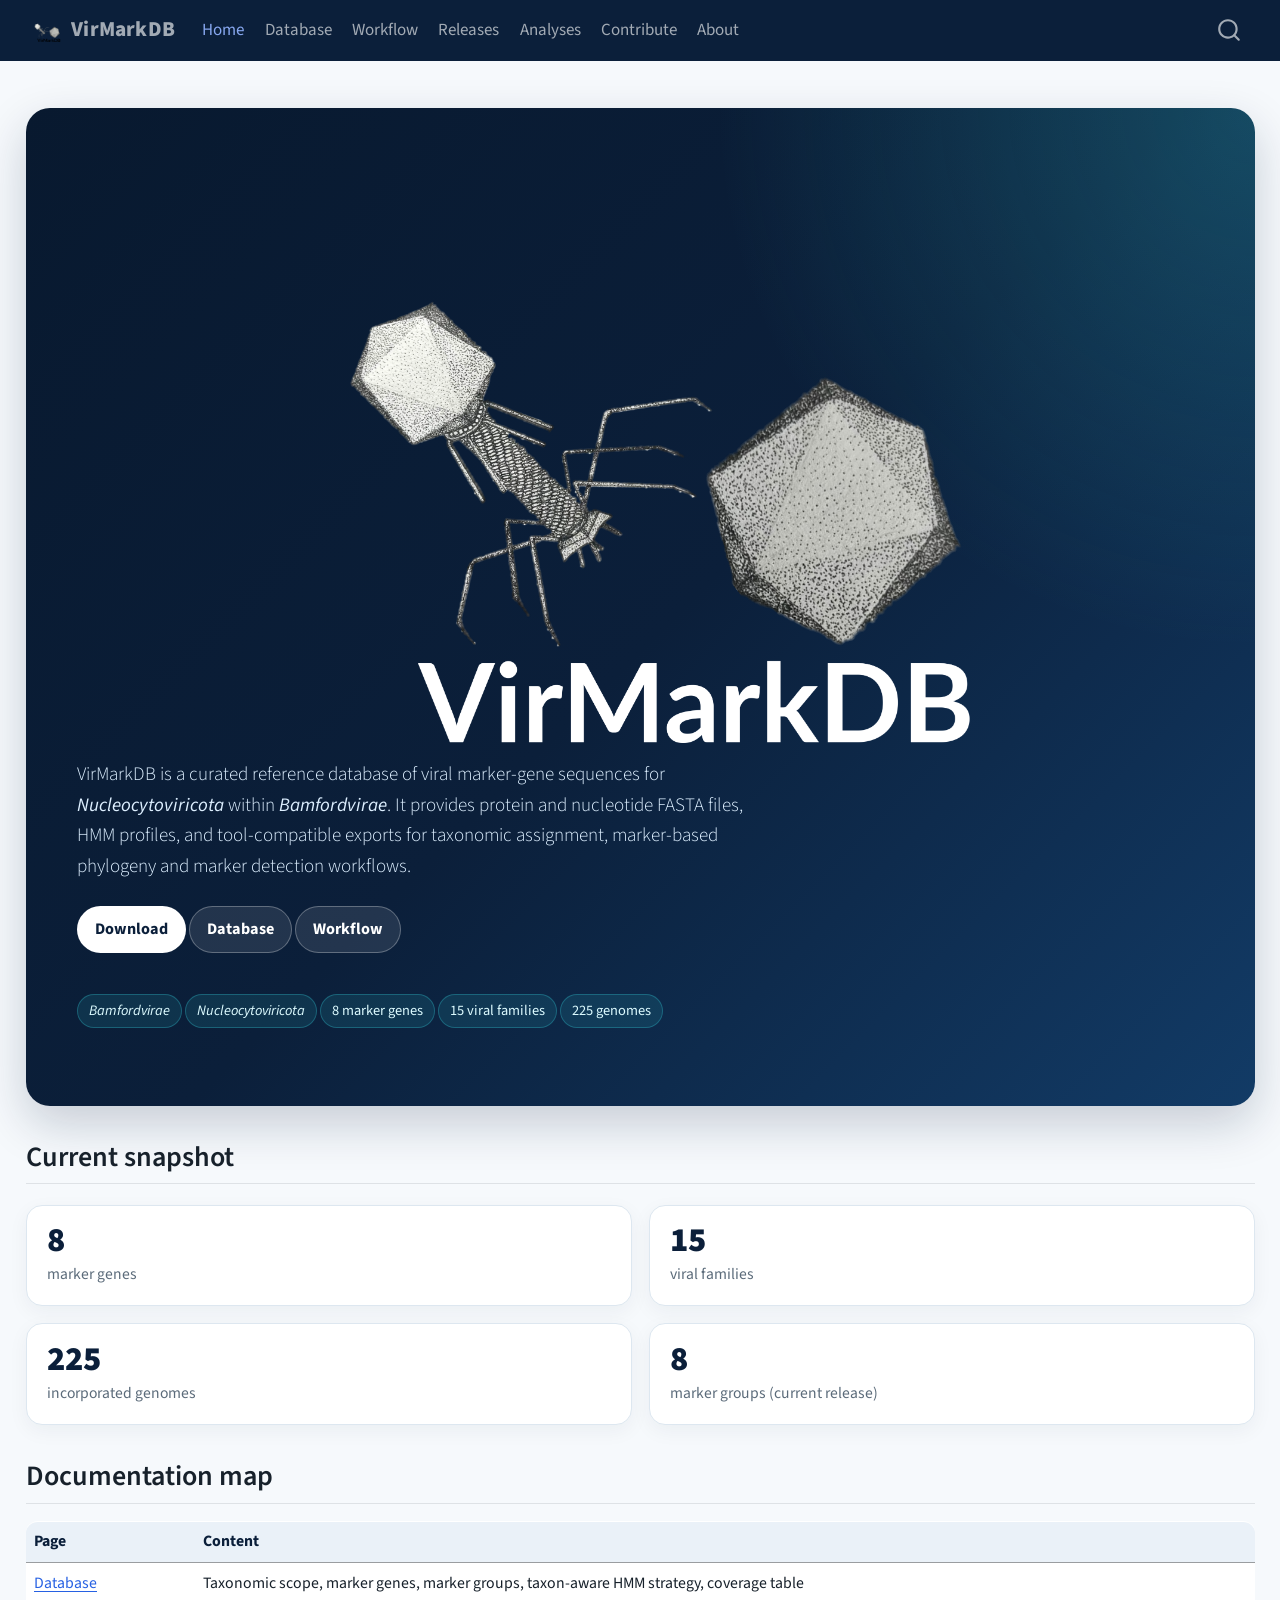
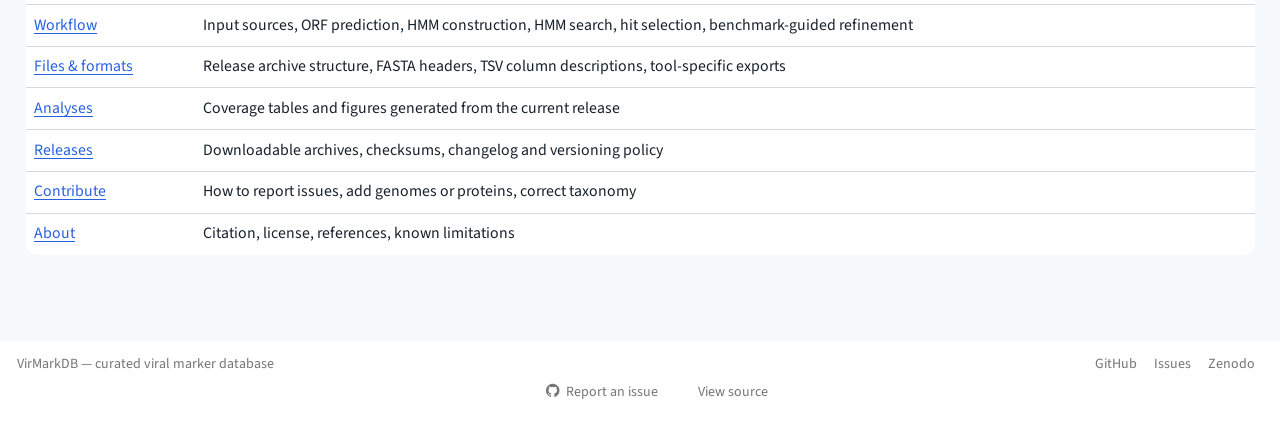
==== docs/index.html @ b0e45773 "Initial comit of webpage" ====
<!DOCTYPE html>
<html xmlns="http://www.w3.org/1999/xhtml" lang="en" xml:lang="en"><head>

<meta charset="utf-8">
<meta name="generator" content="quarto-1.9.37">

<meta name="viewport" content="width=device-width, initial-scale=1.0, user-scalable=yes">

<meta name="description" content="Reference database of viral marker-gene sequences">

<title>VirMarkDB</title>
<style>
/* Default styles provided by pandoc.
** See https://pandoc.org/MANUAL.html#variables-for-html for config info.
*/
code{white-space: pre-wrap;}
span.smallcaps{font-variant: small-caps;}
div.columns{display: flex; gap: min(4vw, 1.5em);}
div.column{flex: auto; overflow-x: auto;}
div.hanging-indent{margin-left: 1.5em; text-indent: -1.5em;}
ul.task-list{list-style: none;}
ul.task-list li input[type="checkbox"] {
  width: 0.8em;
  margin: 0 0.8em 0.2em -1em; /* quarto-specific, see https://github.com/quarto-dev/quarto-cli/issues/4556 */ 
  vertical-align: middle;
}
</style>


<script src="site_libs/quarto-nav/quarto-nav.js"></script>
<script src="site_libs/clipboard/clipboard.min.js"></script>
<script src="site_libs/quarto-search/autocomplete.umd.js"></script>
<script src="site_libs/quarto-search/fuse.min.js"></script>
<script src="site_libs/quarto-search/quarto-search.js"></script>
<meta name="quarto:offset" content="./">
<link href="./assets/logo_virmark.png" rel="icon" type="image/png">
<script src="site_libs/quarto-html/quarto.js" type="module"></script>
<script src="site_libs/quarto-html/tabsets/tabsets.js" type="module"></script>
<script src="site_libs/quarto-html/popper.min.js"></script>
<script src="site_libs/quarto-html/tippy.umd.min.js"></script>
<script src="site_libs/quarto-html/anchor.min.js"></script>
<link href="site_libs/quarto-html/tippy.css" rel="stylesheet">
<link href="site_libs/quarto-html/quarto-syntax-highlighting-7f8f88aac4f3542376d5c11b86a4c14d.css" rel="stylesheet" id="quarto-text-highlighting-styles">
<script src="site_libs/bootstrap/bootstrap.min.js"></script>
<link href="site_libs/bootstrap/bootstrap-icons.css" rel="stylesheet">
<link href="site_libs/bootstrap/bootstrap-eff121a762c697475e472cfdbd1b0bc0.min.css" rel="stylesheet" append-hash="true" id="quarto-bootstrap" data-mode="light">
<script id="quarto-search-options" type="application/json">{
  "location": "navbar",
  "copy-button": false,
  "collapse-after": 3,
  "panel-placement": "end",
  "type": "overlay",
  "limit": 50,
  "keyboard-shortcut": [
    "f",
    "/",
    "s"
  ],
  "language": {
    "search-no-results-text": "No results",
    "search-matching-documents-text": "matching documents",
    "search-copy-link-title": "Copy link to search",
    "search-hide-matches-text": "Hide additional matches",
    "search-more-match-text": "more match in this document",
    "search-more-matches-text": "more matches in this document",
    "search-clear-button-title": "Clear",
    "search-text-placeholder": "",
    "search-detached-cancel-button-title": "Cancel",
    "search-submit-button-title": "Submit",
    "search-label": "Search"
  }
}</script>
<style>html{ scroll-behavior: smooth; }</style>


<link rel="stylesheet" href="styles.css">
</head>

<body class="floating nav-fixed quarto-light">

<div id="quarto-search-results"></div>
  <header id="quarto-header" class="headroom fixed-top">
    <nav class="navbar navbar-expand-lg " data-bs-theme="dark">
      <div class="navbar-container container-fluid">
      <div class="navbar-brand-container mx-auto">
    <a href="./index.html" class="navbar-brand navbar-brand-logo">
    <img src="./assets/logo_virmark.png" alt="VirMarkDB logo" class="navbar-logo light-content">
    <img src="./assets/logo_virmark.png" alt="VirMarkDB logo" class="navbar-logo dark-content">
    </a>
    <a class="navbar-brand" href="./index.html">
    <span class="navbar-title">VirMarkDB</span>
    </a>
  </div>
            <div id="quarto-search" class="" title="Search"></div>
          <button class="navbar-toggler" type="button" data-bs-toggle="collapse" data-bs-target="#navbarCollapse" aria-controls="navbarCollapse" role="menu" aria-expanded="false" aria-label="Toggle navigation" onclick="if (window.quartoToggleHeadroom) { window.quartoToggleHeadroom(); }">
  <span class="navbar-toggler-icon"></span>
</button>
          <div class="collapse navbar-collapse" id="navbarCollapse">
            <ul class="navbar-nav navbar-nav-scroll me-auto">
  <li class="nav-item">
    <a class="nav-link active" href="./index.html" aria-current="page"> 
<span class="menu-text">Home</span></a>
  </li>  
  <li class="nav-item">
    <a class="nav-link" href="./database.html"> 
<span class="menu-text">Database</span></a>
  </li>  
  <li class="nav-item">
    <a class="nav-link" href="./workflow.html"> 
<span class="menu-text">Workflow</span></a>
  </li>  
  <li class="nav-item">
    <a class="nav-link" href="./releases.html"> 
<span class="menu-text">Releases</span></a>
  </li>  
  <li class="nav-item">
    <a class="nav-link" href="./analysis.html"> 
<span class="menu-text">Analyses</span></a>
  </li>  
  <li class="nav-item">
    <a class="nav-link" href="./contribute.html"> 
<span class="menu-text">Contribute</span></a>
  </li>  
  <li class="nav-item">
    <a class="nav-link" href="./about.html"> 
<span class="menu-text">About</span></a>
  </li>  
</ul>
          </div> <!-- /navcollapse -->
            <div class="quarto-navbar-tools">
</div>
      </div> <!-- /container-fluid -->
    </nav>
</header>
<!-- content -->
<div id="quarto-content" class="quarto-container page-columns page-rows-contents page-layout-full page-navbar">
<!-- sidebar -->
  
<div id="quarto-sidebar-glass" class="quarto-sidebar-collapse-item" data-bs-toggle="collapse" data-bs-target=".quarto-sidebar-collapse-item"></div>
<!-- margin-sidebar -->
    
<!-- main -->
<main class="content column-page" id="quarto-document-content"><header id="title-block-header" class="quarto-title-block"></header>




<div class="hero">
<div class="hero-logo">
<p><img src="assets/logo_virmark_blank.png" class="img-fluid" width="800"></p>
</div>
<p class="lead">
VirMarkDB is a curated reference database of viral marker-gene sequences for <strong><em>Nucleocytoviricota</em></strong> within <strong><em>Bamfordvirae</em></strong>. It provides protein and nucleotide FASTA files, HMM profiles, and tool-compatible exports for taxonomic assignment, marker-based phylogeny and marker detection workflows.
</p>
<div class="hero-actions">
<p><a class="btn-vm primary" href="releases.html">Download</a> <a class="btn-vm secondary" href="database.html">Database</a> <a class="btn-vm secondary" href="workflow.html">Workflow</a></p>
</div>
<div class="badge-row">
<p><span class="vm-badge"><em>Bamfordvirae</em></span> <span class="vm-badge"><em>Nucleocytoviricota</em></span> <span class="vm-badge">8 marker genes</span> <span class="vm-badge">15 viral families</span> <span class="vm-badge">225 genomes</span></p>
</div>
</div>
<section id="current-snapshot" class="level2">
<h2 class="anchored" data-anchor-id="current-snapshot">Current snapshot</h2>
<div class="card-grid">
<div class="vm-card">
<div class="metric">
8
</div>
<div class="metric-label">
marker genes
</div>
</div>
<div class="vm-card">
<div class="metric">
15
</div>
<div class="metric-label">
viral families
</div>
</div>
<div class="vm-card">
<div class="metric">
225
</div>
<div class="metric-label">
incorporated genomes
</div>
</div>
<div class="vm-card">
<div class="metric">
8
</div>
<div class="metric-label">
marker groups (current release)
</div>
</div>
</div>
</section>
<section id="documentation-map" class="level2">
<h2 class="anchored" data-anchor-id="documentation-map">Documentation map</h2>
<table class="caption-top table">
<thead>
<tr class="header">
<th>Page</th>
<th>Content</th>
</tr>
</thead>
<tbody>
<tr class="odd">
<td><a href="./database.html">Database</a></td>
<td>Taxonomic scope, marker genes, marker groups, taxon-aware HMM strategy, coverage table</td>
</tr>
<tr class="even">
<td><a href="./workflow.html">Workflow</a></td>
<td>Input sources, ORF prediction, HMM construction, HMM search, hit selection, benchmark-guided refinement</td>
</tr>
<tr class="odd">
<td><a href="./files-formats.html">Files &amp; formats</a></td>
<td>Release archive structure, FASTA headers, TSV column descriptions, tool-specific exports</td>
</tr>
<tr class="even">
<td><a href="./analysis.html">Analyses</a></td>
<td>Coverage tables and figures generated from the current release</td>
</tr>
<tr class="odd">
<td><a href="./releases.html">Releases</a></td>
<td>Downloadable archives, checksums, changelog and versioning policy</td>
</tr>
<tr class="even">
<td><a href="./contribute.html">Contribute</a></td>
<td>How to report issues, add genomes or proteins, correct taxonomy</td>
</tr>
<tr class="odd">
<td><a href="./about.html">About</a></td>
<td>Citation, license, references, known limitations</td>
</tr>
</tbody>
</table>


</section>

<a onclick="window.scrollTo(0, 0); return false;" role="button" id="quarto-back-to-top"><i class="bi bi-arrow-up"></i> Back to top</a></main> <!-- /main -->
<script id="quarto-html-after-body" type="application/javascript">
  window.document.addEventListener("DOMContentLoaded", function (event) {
    const icon = "";
    const anchorJS = new window.AnchorJS();
    anchorJS.options = {
      placement: 'right',
      icon: icon
    };
    anchorJS.add('.anchored');
    const isCodeAnnotation = (el) => {
      for (const clz of el.classList) {
        if (clz.startsWith('code-annotation-')) {                     
          return true;
        }
      }
      return false;
    }
    const onCopySuccess = function(e) {
      // button target
      const button = e.trigger;
      // don't keep focus
      button.blur();
      // flash "checked"
      button.classList.add('code-copy-button-checked');
      var currentTitle = button.getAttribute("title");
      button.setAttribute("title", "Copied!");
      let tooltip;
      if (window.bootstrap) {
        button.setAttribute("data-bs-toggle", "tooltip");
        button.setAttribute("data-bs-placement", "left");
        button.setAttribute("data-bs-title", "Copied!");
        tooltip = new bootstrap.Tooltip(button, 
          { trigger: "manual", 
            customClass: "code-copy-button-tooltip",
            offset: [0, -8]});
        tooltip.show();    
      }
      setTimeout(function() {
        if (tooltip) {
          tooltip.hide();
          button.removeAttribute("data-bs-title");
          button.removeAttribute("data-bs-toggle");
          button.removeAttribute("data-bs-placement");
        }
        button.setAttribute("title", currentTitle);
        button.classList.remove('code-copy-button-checked');
      }, 1000);
      // clear code selection
      e.clearSelection();
    }
    const getTextToCopy = function(trigger) {
      const outerScaffold = trigger.parentElement.cloneNode(true);
      const codeEl = outerScaffold.querySelector('code');
      for (const childEl of codeEl.children) {
        if (isCodeAnnotation(childEl)) {
          childEl.remove();
        }
      }
      return codeEl.innerText;
    }
    const clipboard = new window.ClipboardJS('.code-copy-button:not([data-in-quarto-modal])', {
      text: getTextToCopy
    });
    clipboard.on('success', onCopySuccess);
    if (window.document.getElementById('quarto-embedded-source-code-modal')) {
      const clipboardModal = new window.ClipboardJS('.code-copy-button[data-in-quarto-modal]', {
        text: getTextToCopy,
        container: window.document.getElementById('quarto-embedded-source-code-modal')
      });
      clipboardModal.on('success', onCopySuccess);
    }
      var localhostRegex = new RegExp(/^(?:http|https):\/\/localhost\:?[0-9]*\//);
      var mailtoRegex = new RegExp(/^mailto:/);
        var filterRegex = new RegExp("https:\/\/Est-oup\.github\.io\/VirMarkDB\/");
      var isInternal = (href) => {
          return filterRegex.test(href) || localhostRegex.test(href) || mailtoRegex.test(href);
      }
      // Inspect non-navigation links and adorn them if external
     var links = window.document.querySelectorAll('a[href]:not(.nav-link):not(.navbar-brand):not(.toc-action):not(.sidebar-link):not(.sidebar-item-toggle):not(.pagination-link):not(.no-external):not([aria-hidden]):not(.dropdown-item):not(.quarto-navigation-tool):not(.about-link)');
      for (var i=0; i<links.length; i++) {
        const link = links[i];
        if (!isInternal(link.href)) {
          // undo the damage that might have been done by quarto-nav.js in the case of
          // links that we want to consider external
          if (link.dataset.originalHref !== undefined) {
            link.href = link.dataset.originalHref;
          }
            // target, if specified
            link.setAttribute("target", "_blank");
            if (link.getAttribute("rel") === null) {
              link.setAttribute("rel", "noopener");
            }
        }
      }
    function tippyHover(el, contentFn, onTriggerFn, onUntriggerFn) {
      const config = {
        allowHTML: true,
        maxWidth: 500,
        delay: 100,
        arrow: false,
        appendTo: function(el) {
            return el.parentElement;
        },
        interactive: true,
        interactiveBorder: 10,
        theme: 'quarto',
        placement: 'bottom-start',
      };
      if (contentFn) {
        config.content = contentFn;
      }
      if (onTriggerFn) {
        config.onTrigger = onTriggerFn;
      }
      if (onUntriggerFn) {
        config.onUntrigger = onUntriggerFn;
      }
      window.tippy(el, config); 
    }
    const noterefs = window.document.querySelectorAll('a[role="doc-noteref"]');
    for (var i=0; i<noterefs.length; i++) {
      const ref = noterefs[i];
      tippyHover(ref, function() {
        // use id or data attribute instead here
        let href = ref.getAttribute('data-footnote-href') || ref.getAttribute('href');
        try { href = new URL(href).hash; } catch {}
        const id = href.replace(/^#\/?/, "");
        const note = window.document.getElementById(id);
        if (note) {
          return note.innerHTML;
        } else {
          return "";
        }
      });
    }
    const xrefs = window.document.querySelectorAll('a.quarto-xref');
    const processXRef = (id, note) => {
      // Strip column container classes
      const stripColumnClz = (el) => {
        el.classList.remove("page-full", "page-columns");
        if (el.children) {
          for (const child of el.children) {
            stripColumnClz(child);
          }
        }
      }
      stripColumnClz(note)
      if (id === null || id.startsWith('sec-')) {
        // Special case sections, only their first couple elements
        const container = document.createElement("div");
        if (note.children && note.children.length > 2) {
          container.appendChild(note.children[0].cloneNode(true));
          for (let i = 1; i < note.children.length; i++) {
            const child = note.children[i];
            if (child.tagName === "P" && child.innerText === "") {
              continue;
            } else {
              container.appendChild(child.cloneNode(true));
              break;
            }
          }
          if (window.Quarto?.typesetMath) {
            window.Quarto.typesetMath(container);
          }
          return container.innerHTML
        } else {
          if (window.Quarto?.typesetMath) {
            window.Quarto.typesetMath(note);
          }
          return note.innerHTML;
        }
      } else {
        // Remove any anchor links if they are present
        const anchorLink = note.querySelector('a.anchorjs-link');
        if (anchorLink) {
          anchorLink.remove();
        }
        if (window.Quarto?.typesetMath) {
          window.Quarto.typesetMath(note);
        }
        if (note.classList.contains("callout")) {
          return note.outerHTML;
        } else {
          return note.innerHTML;
        }
      }
    }
    for (var i=0; i<xrefs.length; i++) {
      const xref = xrefs[i];
      tippyHover(xref, undefined, function(instance) {
        instance.disable();
        let url = xref.getAttribute('href');
        let hash = undefined; 
        if (url.startsWith('#')) {
          hash = url;
        } else {
          try { hash = new URL(url).hash; } catch {}
        }
        if (hash) {
          const id = hash.replace(/^#\/?/, "");
          const note = window.document.getElementById(id);
          if (note !== null) {
            try {
              const html = processXRef(id, note.cloneNode(true));
              instance.setContent(html);
            } finally {
              instance.enable();
              instance.show();
            }
          } else {
            // See if we can fetch this
            fetch(url.split('#')[0])
            .then(res => res.text())
            .then(html => {
              const parser = new DOMParser();
              const htmlDoc = parser.parseFromString(html, "text/html");
              const note = htmlDoc.getElementById(id);
              if (note !== null) {
                const html = processXRef(id, note);
                instance.setContent(html);
              } 
            }).finally(() => {
              instance.enable();
              instance.show();
            });
          }
        } else {
          // See if we can fetch a full url (with no hash to target)
          // This is a special case and we should probably do some content thinning / targeting
          fetch(url)
          .then(res => res.text())
          .then(html => {
            const parser = new DOMParser();
            const htmlDoc = parser.parseFromString(html, "text/html");
            const note = htmlDoc.querySelector('main.content');
            if (note !== null) {
              // This should only happen for chapter cross references
              // (since there is no id in the URL)
              // remove the first header
              if (note.children.length > 0 && note.children[0].tagName === "HEADER") {
                note.children[0].remove();
              }
              const html = processXRef(null, note);
              instance.setContent(html);
            } 
          }).finally(() => {
            instance.enable();
            instance.show();
          });
        }
      }, function(instance) {
      });
    }
        let selectedAnnoteEl;
        const selectorForAnnotation = ( cell, annotation) => {
          let cellAttr = 'data-code-cell="' + cell + '"';
          let lineAttr = 'data-code-annotation="' +  annotation + '"';
          const selector = 'span[' + cellAttr + '][' + lineAttr + ']';
          return selector;
        }
        const selectCodeLines = (annoteEl) => {
          const doc = window.document;
          const targetCell = annoteEl.getAttribute("data-target-cell");
          const targetAnnotation = annoteEl.getAttribute("data-target-annotation");
          const annoteSpan = window.document.querySelector(selectorForAnnotation(targetCell, targetAnnotation));
          const lines = annoteSpan.getAttribute("data-code-lines").split(",");
          const lineIds = lines.map((line) => {
            return targetCell + "-" + line;
          })
          let top = null;
          let height = null;
          let parent = null;
          if (lineIds.length > 0) {
              //compute the position of the single el (top and bottom and make a div)
              const el = window.document.getElementById(lineIds[0]);
              top = el.offsetTop;
              height = el.offsetHeight;
              parent = el.parentElement.parentElement;
            if (lineIds.length > 1) {
              const lastEl = window.document.getElementById(lineIds[lineIds.length - 1]);
              const bottom = lastEl.offsetTop + lastEl.offsetHeight;
              height = bottom - top;
            }
            if (top !== null && height !== null && parent !== null) {
              // cook up a div (if necessary) and position it 
              let div = window.document.getElementById("code-annotation-line-highlight");
              if (div === null) {
                div = window.document.createElement("div");
                div.setAttribute("id", "code-annotation-line-highlight");
                div.style.position = 'absolute';
                parent.appendChild(div);
              }
              div.style.top = top - 2 + "px";
              div.style.height = height + 4 + "px";
              div.style.left = 0;
              let gutterDiv = window.document.getElementById("code-annotation-line-highlight-gutter");
              if (gutterDiv === null) {
                gutterDiv = window.document.createElement("div");
                gutterDiv.setAttribute("id", "code-annotation-line-highlight-gutter");
                gutterDiv.style.position = 'absolute';
                const codeCell = window.document.getElementById(targetCell);
                const gutter = codeCell.querySelector('.code-annotation-gutter');
                gutter.appendChild(gutterDiv);
              }
              gutterDiv.style.top = top - 2 + "px";
              gutterDiv.style.height = height + 4 + "px";
            }
            selectedAnnoteEl = annoteEl;
          }
        };
        const unselectCodeLines = () => {
          const elementsIds = ["code-annotation-line-highlight", "code-annotation-line-highlight-gutter"];
          elementsIds.forEach((elId) => {
            const div = window.document.getElementById(elId);
            if (div) {
              div.remove();
            }
          });
          selectedAnnoteEl = undefined;
        };
          // Handle positioning of the toggle
      window.addEventListener(
        "resize",
        throttle(() => {
          elRect = undefined;
          if (selectedAnnoteEl) {
            selectCodeLines(selectedAnnoteEl);
          }
        }, 10)
      );
      function throttle(fn, ms) {
      let throttle = false;
      let timer;
        return (...args) => {
          if(!throttle) { // first call gets through
              fn.apply(this, args);
              throttle = true;
          } else { // all the others get throttled
              if(timer) clearTimeout(timer); // cancel #2
              timer = setTimeout(() => {
                fn.apply(this, args);
                timer = throttle = false;
              }, ms);
          }
        };
      }
        // Attach click handler to the DT
        const annoteDls = window.document.querySelectorAll('dt[data-target-cell]');
        for (const annoteDlNode of annoteDls) {
          annoteDlNode.addEventListener('click', (event) => {
            const clickedEl = event.target;
            if (clickedEl !== selectedAnnoteEl) {
              unselectCodeLines();
              const activeEl = window.document.querySelector('dt[data-target-cell].code-annotation-active');
              if (activeEl) {
                activeEl.classList.remove('code-annotation-active');
              }
              selectCodeLines(clickedEl);
              clickedEl.classList.add('code-annotation-active');
            } else {
              // Unselect the line
              unselectCodeLines();
              clickedEl.classList.remove('code-annotation-active');
            }
          });
        }
    const findCites = (el) => {
      const parentEl = el.parentElement;
      if (parentEl) {
        const cites = parentEl.dataset.cites;
        if (cites) {
          return {
            el,
            cites: cites.split(' ')
          };
        } else {
          return findCites(el.parentElement)
        }
      } else {
        return undefined;
      }
    };
    var bibliorefs = window.document.querySelectorAll('a[role="doc-biblioref"]');
    for (var i=0; i<bibliorefs.length; i++) {
      const ref = bibliorefs[i];
      const citeInfo = findCites(ref);
      if (citeInfo) {
        tippyHover(citeInfo.el, function() {
          var popup = window.document.createElement('div');
          citeInfo.cites.forEach(function(cite) {
            var citeDiv = window.document.createElement('div');
            citeDiv.classList.add('hanging-indent');
            citeDiv.classList.add('csl-entry');
            var biblioDiv = window.document.getElementById('ref-' + cite);
            if (biblioDiv) {
              citeDiv.innerHTML = biblioDiv.innerHTML;
            }
            popup.appendChild(citeDiv);
          });
          return popup.innerHTML;
        });
      }
    }
  });
  </script>
</div> <!-- /content -->
<footer class="footer">
  <div class="nav-footer">
    <div class="nav-footer-left">
<p>VirMarkDB — curated viral marker database</p>
</div>   
    <div class="nav-footer-center">
      &nbsp;
    <div class="toc-actions"><ul><li><a href="https://github.com/Est-oup/VirMarkDB/issues/new" class="toc-action"><i class="bi bi-github"></i>Report an issue</a></li><li><a href="https://github.com/Est-oup/VirMarkDB/blob/main/index.qmd" class="toc-action"><i class="bi empty"></i>View source</a></li></ul></div></div>
    <div class="nav-footer-right">
      <ul class="footer-items list-unstyled">
    <li class="nav-item">
    <a class="nav-link" href="https://github.com/Est-oup/VirMarkDB">
<p>GitHub</p>
</a>
  </li>  
    <li class="nav-item">
    <a class="nav-link" href="https://github.com/Est-oup/VirMarkDB/issues">
<p>Issues</p>
</a>
  </li>  
    <li class="nav-item">
    <a class="nav-link" href="https://zenodo.org/">
<p>Zenodo</p>
</a>
  </li>  
</ul>
    </div>
  </div>
</footer>




<script src="site_libs/quarto-html/zenscroll-min.js"></script>
</body></html>
---- docs/site_libs/quarto-html/tippy.css ----
.tippy-box[data-animation=fade][data-state=hidden]{opacity:0}[data-tippy-root]{max-width:calc(100vw - 10px)}.tippy-box{position:relative;background-color:#333;color:#fff;border-radius:4px;font-size:14px;line-height:1.4;white-space:normal;outline:0;transition-property:transform,visibility,opacity}.tippy-box[data-placement^=top]>.tippy-arrow{bottom:0}.tippy-box[data-placement^=top]>.tippy-arrow:before{bottom:-7px;left:0;border-width:8px 8px 0;border-top-color:initial;transform-origin:center top}.tippy-box[data-placement^=bottom]>.tippy-arrow{top:0}.tippy-box[data-placement^=bottom]>.tippy-arrow:before{top:-7px;left:0;border-width:0 8px 8px;border-bottom-color:initial;transform-origin:center bottom}.tippy-box[data-placement^=left]>.tippy-arrow{right:0}.tippy-box[data-placement^=left]>.tippy-arrow:before{border-width:8px 0 8px 8px;border-left-color:initial;right:-7px;transform-origin:center left}.tippy-box[data-placement^=right]>.tippy-arrow{left:0}.tippy-box[data-placement^=right]>.tippy-arrow:before{left:-7px;border-width:8px 8px 8px 0;border-right-color:initial;transform-origin:center right}.tippy-box[data-inertia][data-state=visible]{transition-timing-function:cubic-bezier(.54,1.5,.38,1.11)}.tippy-arrow{width:16px;height:16px;color:#333}.tippy-arrow:before{content:"";position:absolute;border-color:transparent;border-style:solid}.tippy-content{position:relative;padding:5px 9px;z-index:1}
---- docs/site_libs/quarto-html/quarto-syntax-highlighting-7f8f88aac4f3542376d5c11b86a4c14d.css ----
/* quarto syntax highlight colors */
:root {
  --quarto-hl-ot-color: #003B4F;
  --quarto-hl-at-color: #657422;
  --quarto-hl-ss-color: #20794D;
  --quarto-hl-an-color: #5E5E5E;
  --quarto-hl-fu-color: #4758AB;
  --quarto-hl-st-color: #20794D;
  --quarto-hl-cf-color: #003B4F;
  --quarto-hl-op-color: #5E5E5E;
  --quarto-hl-er-color: #AD0000;
  --quarto-hl-bn-color: #AD0000;
  --quarto-hl-al-color: #AD0000;
  --quarto-hl-va-color: #111111;
  --quarto-hl-bu-color: inherit;
  --quarto-hl-ex-color: inherit;
  --quarto-hl-pp-color: #AD0000;
  --quarto-hl-in-color: #5E5E5E;
  --quarto-hl-vs-color: #20794D;
  --quarto-hl-wa-color: #5E5E5E;
  --quarto-hl-do-color: #5E5E5E;
  --quarto-hl-im-color: #00769E;
  --quarto-hl-ch-color: #20794D;
  --quarto-hl-dt-color: #AD0000;
  --quarto-hl-fl-color: #AD0000;
  --quarto-hl-co-color: #5E5E5E;
  --quarto-hl-cv-color: #5E5E5E;
  --quarto-hl-cn-color: #8f5902;
  --quarto-hl-sc-color: #5E5E5E;
  --quarto-hl-dv-color: #AD0000;
  --quarto-hl-kw-color: #003B4F;
}

/* other quarto variables */
:root {
  --quarto-font-monospace: SFMono-Regular, Menlo, Monaco, Consolas, "Liberation Mono", "Courier New", monospace;
}

/* syntax highlight based on Pandoc's rules */
pre > code.sourceCode > span {
  color: #003B4F;
}

code.sourceCode > span {
  color: #003B4F;
}

div.sourceCode,
div.sourceCode pre.sourceCode {
  color: #003B4F;
}

/* Normal */
code span {
  color: #003B4F;
}

/* Alert */
code span.al {
  color: #AD0000;
  font-style: inherit;
}

/* Annotation */
code span.an {
  color: #5E5E5E;
  font-style: inherit;
}

/* Attribute */
code span.at {
  color: #657422;
  font-style: inherit;
}

/* BaseN */
code span.bn {
  color: #AD0000;
  font-style: inherit;
}

/* BuiltIn */
code span.bu {
  font-style: inherit;
}

/* ControlFlow */
code span.cf {
  color: #003B4F;
  font-weight: bold;
  font-style: inherit;
}

/* Char */
code span.ch {
  color: #20794D;
  font-style: inherit;
}

/* Constant */
code span.cn {
  color: #8f5902;
  font-style: inherit;
}

/* Comment */
code span.co {
  color: #5E5E5E;
  font-style: inherit;
}

/* CommentVar */
code span.cv {
  color: #5E5E5E;
  font-style: italic;
}

/* Documentation */
code span.do {
  color: #5E5E5E;
  font-style: italic;
}

/* DataType */
code span.dt {
  color: #AD0000;
  font-style: inherit;
}

/* DecVal */
code span.dv {
  color: #AD0000;
  font-style: inherit;
}

/* Error */
code span.er {
  color: #AD0000;
  font-style: inherit;
}

/* Extension */
code span.ex {
  font-style: inherit;
}

/* Float */
code span.fl {
  color: #AD0000;
  font-style: inherit;
}

/* Function */
code span.fu {
  color: #4758AB;
  font-style: inherit;
}

/* Import */
code span.im {
  color: #00769E;
  font-style: inherit;
}

/* Information */
code span.in {
  color: #5E5E5E;
  font-style: inherit;
}

/* Keyword */
code span.kw {
  color: #003B4F;
  font-weight: bold;
  font-style: inherit;
}

/* Operator */
code span.op {
  color: #5E5E5E;
  font-style: inherit;
}

/* Other */
code span.ot {
  color: #003B4F;
  font-style: inherit;
}

/* Preprocessor */
code span.pp {
  color: #AD0000;
  font-style: inherit;
}

/* SpecialChar */
code span.sc {
  color: #5E5E5E;
  font-style: inherit;
}

/* SpecialString */
code span.ss {
  color: #20794D;
  font-style: inherit;
}

/* String */
code span.st {
  color: #20794D;
  font-style: inherit;
}

/* Variable */
code span.va {
  color: #111111;
  font-style: inherit;
}

/* VerbatimString */
code span.vs {
  color: #20794D;
  font-style: inherit;
}

/* Warning */
code span.wa {
  color: #5E5E5E;
  font-style: italic;
}

.prevent-inlining {
  content: "</";
}

/*# sourceMappingURL=789ad8cd35626ba772517505b42a116e.css.map */
---- docs/styles.css ----
/* VirMarkDB custom style */

:root {
  --vm-blue: #0B1F3A;
  --vm-blue-2: #123B66;
  --vm-cyan: #2FB7C7;
  --vm-green: #7BC96F;
  --vm-bg: #F6F9FC;
  --vm-card: #FFFFFF;
  --vm-border: #DDE7F0;
  --vm-muted: #5B6B7A;
  --vm-text: #17212B;
}

body {
  background: var(--vm-bg);
  color: var(--vm-text);
}

/* Navbar */
.navbar-title {
  font-weight: 800;
  letter-spacing: 0.2px;
}

/* TOC sidebar */
#quarto-sidebar-toc-left {
  background: transparent;
}

nav#TOC a {
  color: var(--vm-muted);
  font-size: 0.88rem;
}

nav#TOC a:hover,
nav#TOC a.active {
  color: var(--vm-blue);
  font-weight: 600;
}

/* Hero — index only, full bleed */
.hero {
  background:
    radial-gradient(circle at top right, rgba(47, 183, 199, 0.28), transparent 34%),
    linear-gradient(135deg, #08192F 0%, #0B1F3A 52%, #123B66 100%);
  color: white;
  border-radius: 24px;
  padding: 3.6rem 3rem;
  margin: 0.8rem 0 2rem 0;
  box-shadow: 0 18px 48px rgba(11, 31, 58, 0.20);
}

.hero h1 {
  color: white;
  font-size: clamp(2.2rem, 5vw, 4.2rem);
  line-height: 1;
  font-weight: 900;
  margin-bottom: 1rem;
}

.hero .lead {
  color: #DDEFFF;
  max-width: 680px;
  font-size: 1.12rem;
  line-height: 1.6;
}

.hero-actions {
  display: flex;
  flex-wrap: wrap;
  gap: 0.7rem;
  margin-top: 1.4rem;
}

.btn-vm {
  display: inline-block;
  padding: 0.62rem 1rem;
  border-radius: 999px;
  text-decoration: none;
  font-weight: 700;
  font-size: 0.95rem;
  border: 1px solid rgba(255,255,255,0.28);
}

.btn-vm.primary {
  background: white;
  color: var(--vm-blue);
}

.btn-vm.secondary {
  color: white;
  background: rgba(255,255,255,0.10);
}

.badge-row {
  display: flex;
  flex-wrap: wrap;
  gap: 0.4rem;
  margin-top: 1.4rem;
}

.vm-badge {
  display: inline-flex;
  align-items: center;
  border-radius: 999px;
  padding: 0.3rem 0.65rem;
  font-size: 0.85rem;
  color: #DDFBFF;
  background: rgba(47, 183, 199, 0.14);
  border: 1px solid rgba(47, 183, 199, 0.35);
}

/* Card grids — 2-col by default so they fit inside the content column */
.card-grid,
.download-grid {
  display: grid;
  grid-template-columns: repeat(2, 1fr);
  gap: 1rem;
  margin: 1.2rem 0;
}

.vm-card,
.download-card {
  background: var(--vm-card);
  border: 1px solid var(--vm-border);
  border-radius: 16px;
  padding: 1.1rem 1.2rem;
  box-shadow: 0 6px 20px rgba(11, 31, 58, 0.05);
}

/* Span variants kept for index page (page-layout: full) */
.vm-card.full,
.download-card.primary-download {
  grid-column: span 2;
}

.vm-card h3,
.download-card h3 {
  margin-top: 0;
  margin-bottom: 0.4rem;
  color: var(--vm-blue);
  font-weight: 800;
}

.vm-card p,
.download-card p {
  color: var(--vm-muted);
  margin-bottom: 0;
}

.download-card code {
  display: block;
  margin-top: 0.8rem;
  padding: 0.6rem;
  background: #F0F5F9;
  border-radius: 10px;
}

/* Metrics */
.metric {
  font-size: 2rem;
  font-weight: 900;
  color: var(--vm-blue);
  line-height: 1;
}

.metric-label {
  color: var(--vm-muted);
  font-size: 0.92rem;
  margin-top: 0.3rem;
}

/* Marker pills */
.marker-list {
  display: flex;
  flex-wrap: wrap;
  gap: 0.5rem;
  margin: 1rem 0;
}

.marker {
  font-family: var(--bs-font-monospace);
  background: #EAF7FA;
  color: #0B5360;
  border: 1px solid #BEE9F0;
  border-radius: 10px;
  padding: 0.38rem 0.6rem;
  font-size: 0.9rem;
}

/* Workflow steps */
.workflow-grid {
  display: grid;
  grid-template-columns: repeat(5, 1fr);
  gap: 0.8rem;
  margin: 1.2rem 0;
}

.workflow-step {
  background: white;
  border: 1px solid var(--vm-border);
  border-radius: 14px;
  padding: 0.9rem;
}

.workflow-step .num {
  width: 1.8rem;
  height: 1.8rem;
  border-radius: 50%;
  background: var(--vm-blue);
  color: white;
  display: inline-flex;
  justify-content: center;
  align-items: center;
  font-weight: 800;
  font-size: 0.9rem;
  margin-bottom: 0.5rem;
}

.workflow-step h3 {
  font-size: 0.97rem;
  margin: 0.2rem 0;
  color: var(--vm-blue);
}

.workflow-step p {
  color: var(--vm-muted);
  font-size: 0.88rem;
  margin-bottom: 0;
}

/* Workflow figure */
.workflow-figure {
  background: white;
  border: 1px solid var(--vm-border);
  border-radius: 16px;
  padding: 0.8rem;
  margin: 1.2rem 0 1.8rem 0;
  box-shadow: 0 6px 20px rgba(11, 31, 58, 0.05);
}

.workflow-figure img {
  width: 100%;
  height: auto;
  display: block;
  border-radius: 10px;
}

.missing-workflow-img {
  color: var(--vm-muted);
  padding: 1rem;
}

/* Callouts */
.callout-note,
.callout-tip,
.callout-warning,
.callout-important {
  border-radius: 12px;
}

/* Tables */
table {
  background: white;
  border-radius: 12px;
  overflow: hidden;
  font-size: 0.93rem;
}

thead th {
  background: #EAF1F8 !important;
  color: var(--vm-blue) !important;
}

/* Details */
details {
  background: white;
  border: 1px solid var(--vm-border);
  border-radius: 12px;
  padding: 0.9rem 1rem;
  margin: 1rem 0;
}

summary {
  cursor: pointer;
  font-weight: 700;
  color: var(--vm-blue);
}

/* Code blocks */
pre.text,
pre.sourceCode,
pre {
  border-radius: 12px;
}

/* Responsive */
@media (max-width: 900px) {
  .hero {
    padding: 2rem 1.2rem;
    border-radius: 16px;
  }

  .card-grid,
  .download-grid {
    grid-template-columns: 1fr;
  }

  .vm-card.full,
  .download-card.primary-download {
    grid-column: span 1;
  }

  .workflow-grid {
    grid-template-columns: 1fr 1fr;
  }
}

@media (max-width: 560px) {
  .workflow-grid {
    grid-template-columns: 1fr;
  }
}

/* Table managment */
.table-scroll {
  overflow-x: auto;
  max-width: 100%;
}

/* Image center */
.hero-logo img {
  display: block;
  margin-left: auto;
  margin-right: auto;
  margin-bottom: 1rem;
}
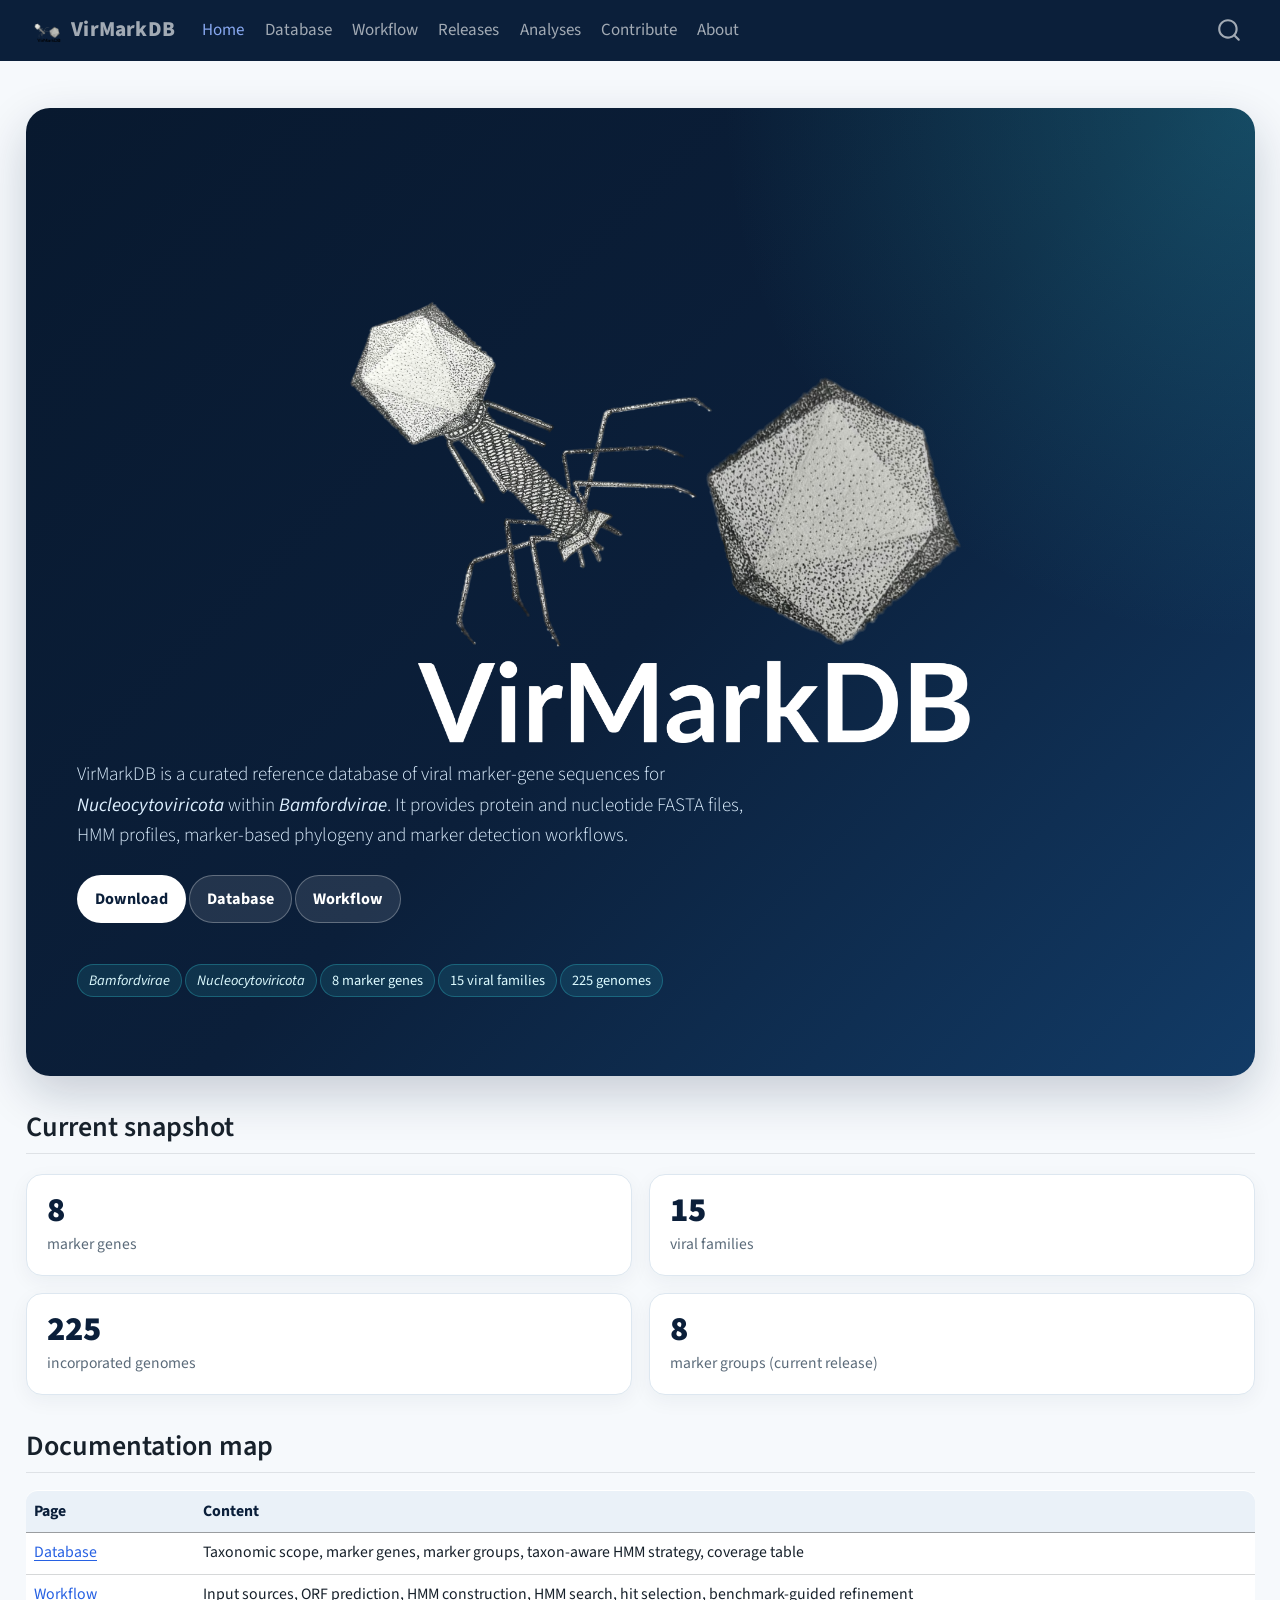
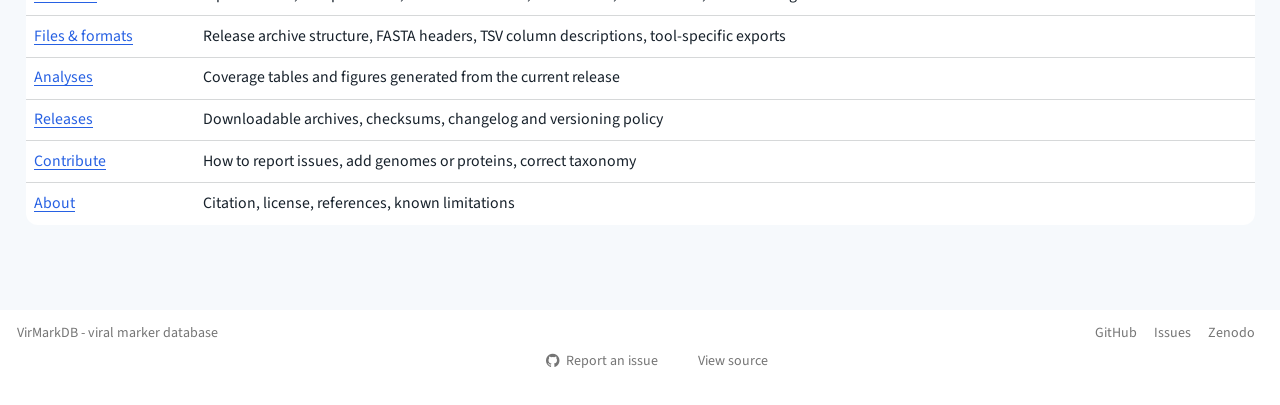
==== commit 4a535226: "Update webpage" ====
--- a/docs/index.html
+++ b/docs/index.html
@@ -150,7 +150,7 @@
 <p><img src="assets/logo_virmark_blank.png" class="img-fluid" width="800"></p>
 </div>
 <p class="lead">
-VirMarkDB is a curated reference database of viral marker-gene sequences for <strong><em>Nucleocytoviricota</em></strong> within <strong><em>Bamfordvirae</em></strong>. It provides protein and nucleotide FASTA files, HMM profiles, and tool-compatible exports for taxonomic assignment, marker-based phylogeny and marker detection workflows.
+VirMarkDB is a curated reference database of viral marker-gene sequences for <strong><em>Nucleocytoviricota</em></strong> within <strong><em>Bamfordvirae</em></strong>. It provides protein and nucleotide FASTA files, HMM profiles, marker-based phylogeny and marker detection workflows.
 </p>
 <div class="hero-actions">
 <p><a class="btn-vm primary" href="releases.html">Download</a> <a class="btn-vm secondary" href="database.html">Database</a> <a class="btn-vm secondary" href="workflow.html">Workflow</a></p>
@@ -650,7 +650,7 @@
 <footer class="footer">
   <div class="nav-footer">
     <div class="nav-footer-left">
-<p>VirMarkDB — curated viral marker database</p>
+<p>VirMarkDB - viral marker database</p>
 </div>   
     <div class="nav-footer-center">
       &nbsp;
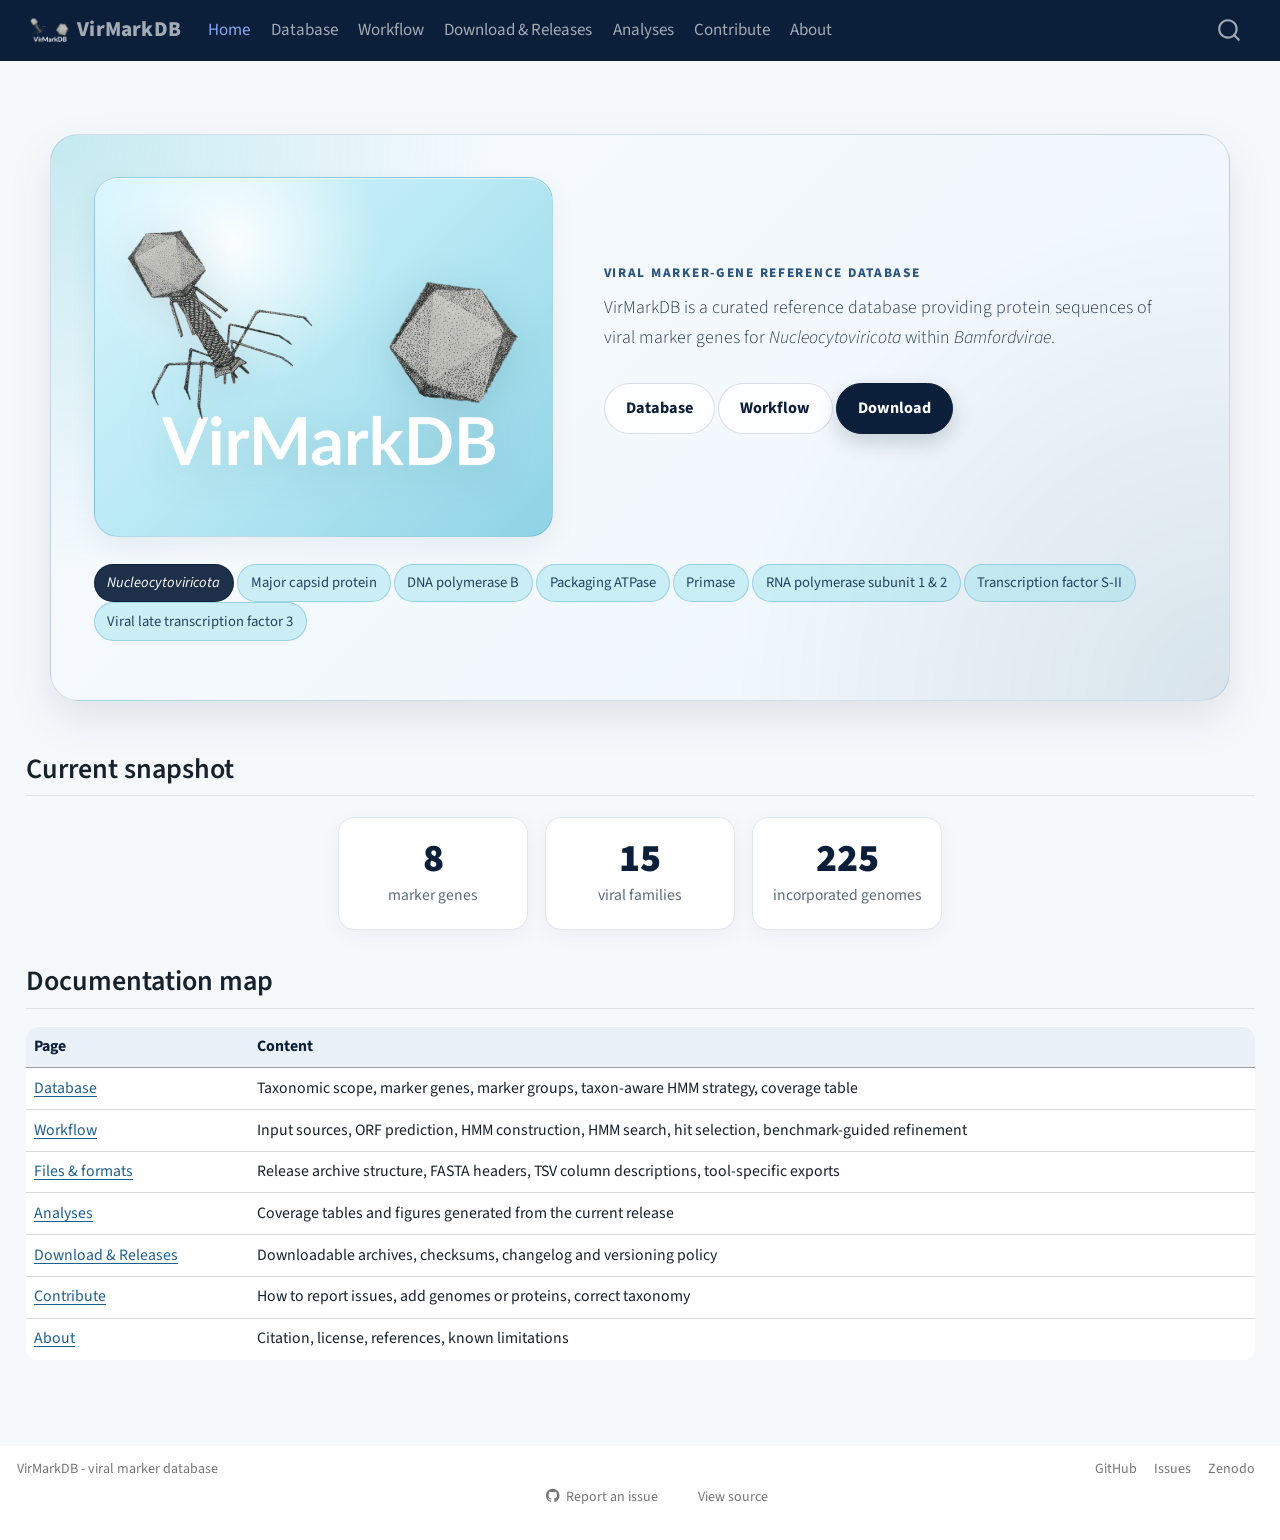
==== commit 933be7a3: "Update large update of the layout and informations on the website" ====
--- a/docs/index.html
+++ b/docs/index.html
@@ -84,8 +84,8 @@
       <div class="navbar-container container-fluid">
       <div class="navbar-brand-container mx-auto">
     <a href="./index.html" class="navbar-brand navbar-brand-logo">
-    <img src="./assets/logo_virmark.png" alt="VirMarkDB logo" class="navbar-logo light-content">
-    <img src="./assets/logo_virmark.png" alt="VirMarkDB logo" class="navbar-logo dark-content">
+    <img src="./assets/logo_virmark_blank.png" alt="VirMarkDB logo" class="navbar-logo light-content">
+    <img src="./assets/logo_virmark_blank.png" alt="VirMarkDB logo" class="navbar-logo dark-content">
     </a>
     <a class="navbar-brand" href="./index.html">
     <span class="navbar-title">VirMarkDB</span>
@@ -111,7 +111,7 @@
   </li>  
   <li class="nav-item">
     <a class="nav-link" href="./releases.html"> 
-<span class="menu-text">Releases</span></a>
+<span class="menu-text">Download &amp; Releases</span></a>
   </li>  
   <li class="nav-item">
     <a class="nav-link" href="./analysis.html"> 
@@ -146,22 +146,29 @@
 
 
 <div class="hero">
-<div class="hero-logo">
-<p><img src="assets/logo_virmark_blank.png" class="img-fluid" width="800"></p>
-</div>
+<div class="hero-inner">
+<div class="hero-logo-panel">
+<p><img src="assets/logo_virmark_blank.png" alt="VirMarkDB logo" class="hero-logo"></p>
+</div>
+<div class="hero-content">
+<p class="eyebrow">
+Viral marker-gene reference database
+</p>
 <p class="lead">
-VirMarkDB is a curated reference database of viral marker-gene sequences for <strong><em>Nucleocytoviricota</em></strong> within <strong><em>Bamfordvirae</em></strong>. It provides protein and nucleotide FASTA files, HMM profiles, marker-based phylogeny and marker detection workflows.
+VirMarkDB is a curated reference database providing protein sequences of viral marker genes for <em>Nucleocytoviricota</em> within <em>Bamfordvirae</em>.
 </p>
 <div class="hero-actions">
-<p><a class="btn-vm primary" href="releases.html">Download</a> <a class="btn-vm secondary" href="database.html">Database</a> <a class="btn-vm secondary" href="workflow.html">Workflow</a></p>
+<p><a class="btn-vm secondary" href="database.html">Database</a> <a class="btn-vm secondary" href="workflow.html">Workflow</a> <a class="btn-vm primary" href="releases.html">Download</a></p>
+</div>
+</div>
 </div>
 <div class="badge-row">
-<p><span class="vm-badge"><em>Bamfordvirae</em></span> <span class="vm-badge"><em>Nucleocytoviricota</em></span> <span class="vm-badge">8 marker genes</span> <span class="vm-badge">15 viral families</span> <span class="vm-badge">225 genomes</span></p>
+<p><span class="vm-badge vm-badge-taxon"><em>Nucleocytoviricota</em></span> <span class="vm-badge">Major capsid protein</span> <span class="vm-badge">DNA polymerase B</span> <span class="vm-badge">Packaging ATPase</span> <span class="vm-badge">Primase</span> <span class="vm-badge">RNA polymerase subunit 1 &amp; 2</span> <span class="vm-badge">Transcription factor S-II</span> <span class="vm-badge">Viral late transcription factor 3</span></p>
 </div>
 </div>
 <section id="current-snapshot" class="level2">
 <h2 class="anchored" data-anchor-id="current-snapshot">Current snapshot</h2>
-<div class="card-grid">
+<div class="card-grid snapshot-grid">
 <div class="vm-card">
 <div class="metric">
 8
@@ -184,14 +191,6 @@
 </div>
 <div class="metric-label">
 incorporated genomes
-</div>
-</div>
-<div class="vm-card">
-<div class="metric">
-8
-</div>
-<div class="metric-label">
-marker groups (current release)
 </div>
 </div>
 </div>
@@ -223,7 +222,7 @@
 <td>Coverage tables and figures generated from the current release</td>
 </tr>
 <tr class="odd">
-<td><a href="./releases.html">Releases</a></td>
+<td><a href="./releases.html">Download &amp; Releases</a></td>
 <td>Downloadable archives, checksums, changelog and versioning policy</td>
 </tr>
 <tr class="even">
--- a/docs/styles.css
+++ b/docs/styles.css
@@ -1,29 +1,61 @@
 /* VirMarkDB custom style */
 
+/* ----------------------------- */
+/* Theme variables               */
+/* ----------------------------- */
+
 :root {
-  --vm-blue: #0B1F3A;
-  --vm-blue-2: #123B66;
-  --vm-cyan: #2FB7C7;
-  --vm-green: #7BC96F;
-  --vm-bg: #F6F9FC;
-  --vm-card: #FFFFFF;
-  --vm-border: #DDE7F0;
-  --vm-muted: #5B6B7A;
-  --vm-text: #17212B;
-}
+  --vm-blue: #0b1f3a;
+  --vm-blue-2: #123b66;
+  --vm-blue-3: #1f5f8f;
+  --vm-cyan: #2fb7c7;
+  --vm-cyan-soft: #d9f6ff;
+  --vm-green: #7bc96f;
+
+  --vm-bg: #f6f9fc;
+  --vm-card: #ffffff;
+  --vm-card-soft: #f8fbff;
+  --vm-border: #dde7f0;
+
+  --vm-text: #17212b;
+  --vm-muted: #5b6b7a;
+  --vm-muted-2: #6f8192;
+
+  --vm-shadow-sm: 0 6px 20px rgba(11, 31, 58, 0.05);
+  --vm-shadow-md: 0 18px 45px rgba(20, 35, 70, 0.10);
+}
+
+/* ----------------------------- */
+/* Global layout                 */
+/* ----------------------------- */
 
 body {
   background: var(--vm-bg);
   color: var(--vm-text);
 }
 
-/* Navbar */
+/* Keep links consistent with the VirMarkDB palette */
+a {
+  color: var(--vm-blue-3);
+}
+
+a:hover {
+  color: var(--vm-blue);
+}
+
+/* ----------------------------- */
+/* Navbar                        */
+/* ----------------------------- */
+
 .navbar-title {
   font-weight: 800;
   letter-spacing: 0.2px;
 }
 
-/* TOC sidebar */
+/* ----------------------------- */
+/* TOC sidebar                   */
+/* ----------------------------- */
+
 #quarto-sidebar-toc-left {
   background: transparent;
 }
@@ -39,79 +71,199 @@
   font-weight: 600;
 }
 
-/* Hero — index only, full bleed */
+/* ----------------------------- */
+/* Homepage hero                 */
+/* ----------------------------- */
+
+/* Main homepage block */
 .hero {
+  max-width: 1180px;
+  margin: 2.5rem auto 3rem auto;
+  padding: 2.5rem;
+  border-radius: 28px;
   background:
-    radial-gradient(circle at top right, rgba(47, 183, 199, 0.28), transparent 34%),
-    linear-gradient(135deg, #08192F 0%, #0B1F3A 52%, #123B66 100%);
-  color: white;
+    radial-gradient(circle at top left, rgba(47, 183, 199, 0.26), transparent 34%),
+    radial-gradient(circle at bottom right, rgba(18, 59, 102, 0.10), transparent 38%),
+    linear-gradient(135deg, #f8fbff 0%, #eef6fb 100%);
+  border: 1px solid rgba(35, 80, 130, 0.16);
+  box-shadow: var(--vm-shadow-md);
+}
+
+/* Two-column hero layout */
+.hero-inner {
+  display: grid;
+  grid-template-columns: minmax(280px, 42%) minmax(360px, 58%);
+  align-items: center;
+  gap: 3rem;
+}
+
+/* Logo container */
+.hero-logo-panel {
+  display: flex;
+  align-items: center;
+  justify-content: center;
+  min-height: 360px;
+  padding: 1.8rem;
   border-radius: 24px;
-  padding: 3.6rem 3rem;
-  margin: 0.8rem 0 2rem 0;
-  box-shadow: 0 18px 48px rgba(11, 31, 58, 0.20);
-}
-
-.hero h1 {
-  color: white;
-  font-size: clamp(2.2rem, 5vw, 4.2rem);
-  line-height: 1;
-  font-weight: 900;
-  margin-bottom: 1rem;
-}
-
+  background:
+    radial-gradient(circle at 30% 18%, rgba(255, 255, 255, 0.92), transparent 34%),
+    linear-gradient(135deg, #d9f6ff 0%, #b8e9f4 48%, #8fd3e6 100%);
+  border: 1px solid rgba(34, 120, 150, 0.22);
+  box-shadow:
+    inset 0 1px 0 rgba(255, 255, 255, 0.65),
+    0 10px 28px rgba(11, 31, 58, 0.06);
+}
+
+/* Logo image */
+.hero-logo {
+  width: min(100%, 460px);
+  height: auto;
+  display: block;
+  filter: drop-shadow(0 10px 22px rgba(11, 31, 58, 0.12));
+}
+
+/* Fallback if the logo is inserted with Markdown inside .hero-logo */
+.hero-logo img {
+  width: min(100%, 460px);
+  height: auto;
+  display: block;
+  margin: 0 auto;
+  filter: drop-shadow(0 10px 22px rgba(11, 31, 58, 0.12));
+}
+
+/* Text column */
+.hero-content {
+  max-width: 680px;
+}
+
+/* Small uppercase label */
+.eyebrow {
+  margin: 0 0 0.6rem 0;
+  font-size: 0.78rem;
+  font-weight: 800;
+  letter-spacing: 0.13em;
+  text-transform: uppercase;
+  color: #2d567f;
+}
+
+/* Main title */
+.hero-title {
+  margin: 0 0 1rem 0;
+  font-size: clamp(2.8rem, 5vw, 5.2rem);
+  line-height: 0.95;
+  letter-spacing: -0.05em;
+  color: var(--vm-blue);
+}
+
+/* Hero description */
 .hero .lead {
-  color: #DDEFFF;
-  max-width: 680px;
-  font-size: 1.12rem;
-  line-height: 1.6;
-}
-
+  margin: 0;
+  max-width: 64ch;
+  font-size: clamp(1.05rem, 1.4vw, 1.25rem);
+  line-height: 1.65;
+  color: #26384f;
+}
+
+/* ----------------------------- */
+/* Hero buttons                  */
+/* ----------------------------- */
+
+/* Button row */
 .hero-actions {
   display: flex;
   flex-wrap: wrap;
-  gap: 0.7rem;
-  margin-top: 1.4rem;
-}
-
+  gap: 0.8rem;
+  margin-top: 1.8rem;
+}
+
+/* Shared button style */
 .btn-vm {
-  display: inline-block;
-  padding: 0.62rem 1rem;
+  display: inline-flex;
+  align-items: center;
+  justify-content: center;
+  min-height: 44px;
+  padding: 0.72rem 1.25rem;
   border-radius: 999px;
-  text-decoration: none;
   font-weight: 700;
   font-size: 0.95rem;
-  border: 1px solid rgba(255,255,255,0.28);
-}
-
+  text-decoration: none;
+  transition:
+    transform 0.15s ease,
+    box-shadow 0.15s ease,
+    background 0.15s ease,
+    border-color 0.15s ease;
+}
+
+/* Button hover */
+.btn-vm:hover {
+  transform: translateY(-1px);
+  text-decoration: none;
+}
+
+/* Primary call-to-action */
 .btn-vm.primary {
-  background: white;
-  color: var(--vm-blue);
-}
-
+  background: var(--vm-blue);
+  color: #ffffff;
+  border: 1px solid var(--vm-blue);
+  box-shadow: 0 8px 20px rgba(11, 31, 58, 0.18);
+}
+
+/* Primary call-to-action hover */
+.btn-vm.primary:hover {
+  background: #08192f;
+  color: #ffffff;
+}
+
+/* Secondary call-to-action */
 .btn-vm.secondary {
-  color: white;
-  background: rgba(255,255,255,0.10);
-}
-
+  background: rgba(255, 255, 255, 0.84);
+  color: var(--vm-blue);
+  border: 1px solid rgba(35, 80, 130, 0.18);
+}
+
+/* Secondary call-to-action hover */
+.btn-vm.secondary:hover {
+  background: #ffffff;
+  color: var(--vm-blue);
+  border-color: rgba(35, 80, 130, 0.28);
+}
+
+/* ----------------------------- */
+/* Hero badges                   */
+/* ----------------------------- */
+
+/* Badge container */
 .badge-row {
   display: flex;
   flex-wrap: wrap;
-  gap: 0.4rem;
-  margin-top: 1.4rem;
-}
-
+  gap: 1rem 0.65rem; /* row gap, column gap */
+  margin-top: 1.6rem;
+}
+
+/* Default badge */
 .vm-badge {
   display: inline-flex;
   align-items: center;
+  padding: 0.42rem 0.75rem;
   border-radius: 999px;
-  padding: 0.3rem 0.65rem;
-  font-size: 0.85rem;
-  color: #DDFBFF;
-  background: rgba(47, 183, 199, 0.14);
-  border: 1px solid rgba(47, 183, 199, 0.35);
-}
-
-/* Card grids — 2-col by default so they fit inside the content column */
+  background: rgba(147, 223, 237, 0.42);
+  border: 1px solid rgba(76, 169, 192, 0.42);
+  font-size: 0.86rem;
+  color: #22435f;
+}
+
+/* Taxonomic badge color */
+.vm-badge-taxon {
+  background: rgba(11, 31, 58, 0.92);
+  border-color: rgba(11, 31, 58, 0.92);
+  color: #ffffff;
+}
+
+/* ----------------------------- */
+/* Card grids                    */
+/* ----------------------------- */
+
+/* Two-column grids */
 .card-grid,
 .download-grid {
   display: grid;
@@ -120,21 +272,23 @@
   margin: 1.2rem 0;
 }
 
+/* Generic card style */
 .vm-card,
 .download-card {
   background: var(--vm-card);
   border: 1px solid var(--vm-border);
   border-radius: 16px;
   padding: 1.1rem 1.2rem;
-  box-shadow: 0 6px 20px rgba(11, 31, 58, 0.05);
-}
-
-/* Span variants kept for index page (page-layout: full) */
+  box-shadow: var(--vm-shadow-sm);
+}
+
+/* Wide cards */
 .vm-card.full,
 .download-card.primary-download {
   grid-column: span 2;
 }
 
+/* Card titles */
 .vm-card h3,
 .download-card h3 {
   margin-top: 0;
@@ -143,21 +297,123 @@
   font-weight: 800;
 }
 
+/* Card text */
 .vm-card p,
 .download-card p {
   color: var(--vm-muted);
   margin-bottom: 0;
 }
 
+/* Code inside download cards */
 .download-card code {
   display: block;
   margin-top: 0.8rem;
   padding: 0.6rem;
-  background: #F0F5F9;
+  background: #f0f5f9;
   border-radius: 10px;
 }
 
-/* Metrics */
+/* Snapshot cards */
+.snapshot-grid {
+  display: grid;
+  grid-template-columns: repeat(auto-fit, minmax(150px, 190px));
+  justify-content: center;
+  gap: 1rem;
+}
+
+/* Compact snapshot card */
+.snapshot-grid .vm-card {
+  text-align: center;
+  padding: 1.3rem 1rem;
+}
+
+/* Snapshot metric number */
+.snapshot-grid .metric {
+  font-size: 2.3rem;
+}
+
+/* Snapshot metric label */
+.snapshot-grid .metric-label {
+  font-size: 0.92rem;
+}
+
+/* ----------------------------- */
+/* Large panel section           */
+/* ----------------------------- */
+
+
+/* Main content panel */
+.vm-section {
+  background: var(--vm-card);
+  border: 1px solid var(--vm-border);
+  border-radius: 18px;
+  padding: 1.4rem 1.6rem;
+  margin: 0.8rem 0 2rem 0;
+  box-shadow: var(--vm-shadow-sm);
+}
+
+/* Remove extra spacing at the end of panels */
+.vm-section > *:last-child {
+  margin-bottom: 0;
+}
+
+/* Internal subsection block */
+.vm-subsection {
+  margin-top: 1.4rem;
+  padding-top: 1.1rem;
+  border-top: 1px solid var(--vm-border);
+}
+
+/* First internal subsection should not add a top divider */
+.vm-subsection:first-child {
+  margin-top: 0;
+  padding-top: 0;
+  border-top: none;
+}
+
+/* Internal subsection title */
+.vm-subtitle {
+  margin: 0 0 0.7rem 0;
+  color: var(--vm-blue);
+  font-size: 1.05rem;
+  font-weight: 800;
+  letter-spacing: 0.01em;
+}
+
+/* Small descriptive text under internal titles */
+.vm-subtext {
+  color: var(--vm-muted);
+  margin-bottom: 0.9rem;
+}
+
+/* Softer code blocks inside panels */
+.vm-section pre {
+  margin-top: 0.7rem;
+  margin-bottom: 1rem;
+}
+
+/* Cleaner tables inside panels */
+.vm-section table {
+  margin-top: 0.8rem;
+  margin-bottom: 1rem;
+}
+
+/* Centered source logo */
+.source-logo-center {
+  text-align: center;
+  margin: 1.2rem 0 1.4rem 0;
+}
+
+.source-logo-center img {
+  max-width: 120px;
+  height: auto;
+}
+
+/* ----------------------------- */
+/* Metrics                       */
+/* ----------------------------- */
+
+/* Large metric number */
 .metric {
   font-size: 2rem;
   font-weight: 900;
@@ -165,13 +421,18 @@
   line-height: 1;
 }
 
+/* Metric caption */
 .metric-label {
   color: var(--vm-muted);
   font-size: 0.92rem;
   margin-top: 0.3rem;
 }
 
-/* Marker pills */
+/* ----------------------------- */
+/* Marker pills                  */
+/* ----------------------------- */
+
+/* Marker list container */
 .marker-list {
   display: flex;
   flex-wrap: wrap;
@@ -179,17 +440,22 @@
   margin: 1rem 0;
 }
 
+/* Marker label */
 .marker {
   font-family: var(--bs-font-monospace);
-  background: #EAF7FA;
-  color: #0B5360;
-  border: 1px solid #BEE9F0;
+  background: #eaf7fa;
+  color: #0b5360;
+  border: 1px solid #bee9f0;
   border-radius: 10px;
   padding: 0.38rem 0.6rem;
   font-size: 0.9rem;
 }
 
-/* Workflow steps */
+/* ----------------------------- */
+/* Workflow cards                */
+/* ----------------------------- */
+
+/* Workflow step grid */
 .workflow-grid {
   display: grid;
   grid-template-columns: repeat(5, 1fr);
@@ -197,19 +463,22 @@
   margin: 1.2rem 0;
 }
 
+/* Workflow step card */
 .workflow-step {
-  background: white;
+  background: var(--vm-card);
   border: 1px solid var(--vm-border);
   border-radius: 14px;
   padding: 0.9rem;
-}
-
+  box-shadow: var(--vm-shadow-sm);
+}
+
+/* Workflow step number */
 .workflow-step .num {
   width: 1.8rem;
   height: 1.8rem;
   border-radius: 50%;
   background: var(--vm-blue);
-  color: white;
+  color: #ffffff;
   display: inline-flex;
   justify-content: center;
   align-items: center;
@@ -218,28 +487,35 @@
   margin-bottom: 0.5rem;
 }
 
+/* Workflow step title */
 .workflow-step h3 {
   font-size: 0.97rem;
   margin: 0.2rem 0;
   color: var(--vm-blue);
 }
 
+/* Workflow step text */
 .workflow-step p {
   color: var(--vm-muted);
   font-size: 0.88rem;
   margin-bottom: 0;
 }
 
-/* Workflow figure */
+/* ----------------------------- */
+/* Workflow figure               */
+/* ----------------------------- */
+
+/* Figure card */
 .workflow-figure {
-  background: white;
+  background: var(--vm-card);
   border: 1px solid var(--vm-border);
   border-radius: 16px;
   padding: 0.8rem;
   margin: 1.2rem 0 1.8rem 0;
-  box-shadow: 0 6px 20px rgba(11, 31, 58, 0.05);
-}
-
+  box-shadow: var(--vm-shadow-sm);
+}
+
+/* Figure image */
 .workflow-figure img {
   width: 100%;
   height: auto;
@@ -247,12 +523,17 @@
   border-radius: 10px;
 }
 
+/* Missing figure message */
 .missing-workflow-img {
   color: var(--vm-muted);
   padding: 1rem;
 }
 
-/* Callouts */
+/* ----------------------------- */
+/* Callouts                      */
+/* ----------------------------- */
+
+/* Rounded callout boxes */
 .callout-note,
 .callout-tip,
 .callout-warning,
@@ -260,46 +541,96 @@
   border-radius: 12px;
 }
 
-/* Tables */
+/* ----------------------------- */
+/* Tables                        */
+/* ----------------------------- */
+
+/* Generic table */
 table {
-  background: white;
+  background: var(--vm-card);
   border-radius: 12px;
   overflow: hidden;
   font-size: 0.93rem;
 }
 
+/* Table headers */
 thead th {
-  background: #EAF1F8 !important;
+  background: #eaf1f8 !important;
   color: var(--vm-blue) !important;
 }
 
-/* Details */
+/* Horizontal table scroll */
+.table-scroll {
+  overflow-x: auto;
+  max-width: 100%;
+}
+
+/* ----------------------------- */
+/* Details blocks                */
+/* ----------------------------- */
+
+/* Collapsible sections */
 details {
-  background: white;
+  background: var(--vm-card);
   border: 1px solid var(--vm-border);
   border-radius: 12px;
   padding: 0.9rem 1rem;
   margin: 1rem 0;
 }
 
+/* Collapsible title */
 summary {
   cursor: pointer;
   font-weight: 700;
   color: var(--vm-blue);
 }
 
-/* Code blocks */
+/* ----------------------------- */
+/* Code blocks                   */
+/* ----------------------------- */
+
+/* Rounded code blocks */
 pre.text,
 pre.sourceCode,
 pre {
   border-radius: 12px;
 }
 
-/* Responsive */
+/* ----------------------------- */
+/* Responsive layout             */
+/* ----------------------------- */
+
+/* Tablet layout */
 @media (max-width: 900px) {
   .hero {
-    padding: 2rem 1.2rem;
-    border-radius: 16px;
+    padding: 1.6rem;
+    margin-top: 1.5rem;
+    border-radius: 20px;
+  }
+
+  .hero-inner {
+    grid-template-columns: 1fr;
+    gap: 1.8rem;
+    text-align: center;
+  }
+
+  .hero-content {
+    max-width: none;
+  }
+
+  .hero-actions,
+  .badge-row {
+    justify-content: center;
+  }
+
+  .hero-logo-panel {
+    min-height: auto;
+    padding: 1.4rem;
+  }
+
+  .hero-logo,
+  .hero-logo img {
+    width: min(100%, 360px);
   }
 
   .card-grid,
@@ -317,22 +648,103 @@
   }
 }
 
+/* Mobile layout */
 @media (max-width: 560px) {
+  .hero {
+    padding: 1.2rem;
+    border-radius: 18px;
+  }
+
+  .hero-title {
+    font-size: clamp(2.3rem, 14vw, 3.2rem);
+  }
+
+  .hero .lead {
+    font-size: 1rem;
+  }
+
+  .hero-actions {
+    flex-direction: column;
+    align-items: stretch;
+  }
+
+  .btn-vm {
+    width: 100%;
+  }
+
   .workflow-grid {
     grid-template-columns: 1fr;
   }
 }
 
-/* Table managment */
-.table-scroll {
-  overflow-x: auto;
-  max-width: 100%;
-}
-
-/* Image center */
-.hero-logo img {
+/* ----------------------------- */
+/* Download cards                */
+/* ----------------------------- */
+
+/* Download card header */
+.download-card-header {
+  display: flex;
+  align-items: center;
+  gap: 1rem;
+  margin-bottom: 0.9rem;
+}
+
+/* Zenodo logo inside download card */
+.download-logo {
+  width: 82px;
+  height: auto;
   display: block;
-  margin-left: auto;
-  margin-right: auto;
-  margin-bottom: 1rem;
+}
+
+/* Main download title */
+.download-title {
+  color: var(--vm-blue);
+  font-size: 1.1rem;
+  font-weight: 850;
+  line-height: 1.2;
+}
+
+/* Release status label */
+.download-status {
+  display: inline-flex;
+  margin-top: 0.35rem;
+  padding: 0.26rem 0.55rem;
+  border-radius: 999px;
+  background: #f0f5f9;
+  border: 1px solid var(--vm-border);
+  color: var(--vm-muted);
+  font-size: 0.82rem;
+  font-weight: 650;
+}
+
+/* Space above the Zenodo download button */
+.download-action {
+  margin-top: 1.2rem;
+}
+
+/* Changelog panel */
+.changelog-panel {
+  max-height: 520px;
+  overflow-y: auto;
+}
+
+/* Hide duplicated changelog title if CHANGELOG.md starts with "# Changelog" */
+.changelog-panel h1:first-child {
+  display: none;
+}
+
+/* Changelog version titles */
+.changelog-panel h2 {
+  margin-top: 1.2rem;
+  padding-top: 1rem;
+  border-top: 1px solid var(--vm-border);
+  color: var(--vm-blue);
+  font-size: 1.15rem;
+}
+
+/* First visible changelog version */
+.changelog-panel h2:first-of-type {
+  margin-top: 0;
+  padding-top: 0;
+  border-top: none;
 }
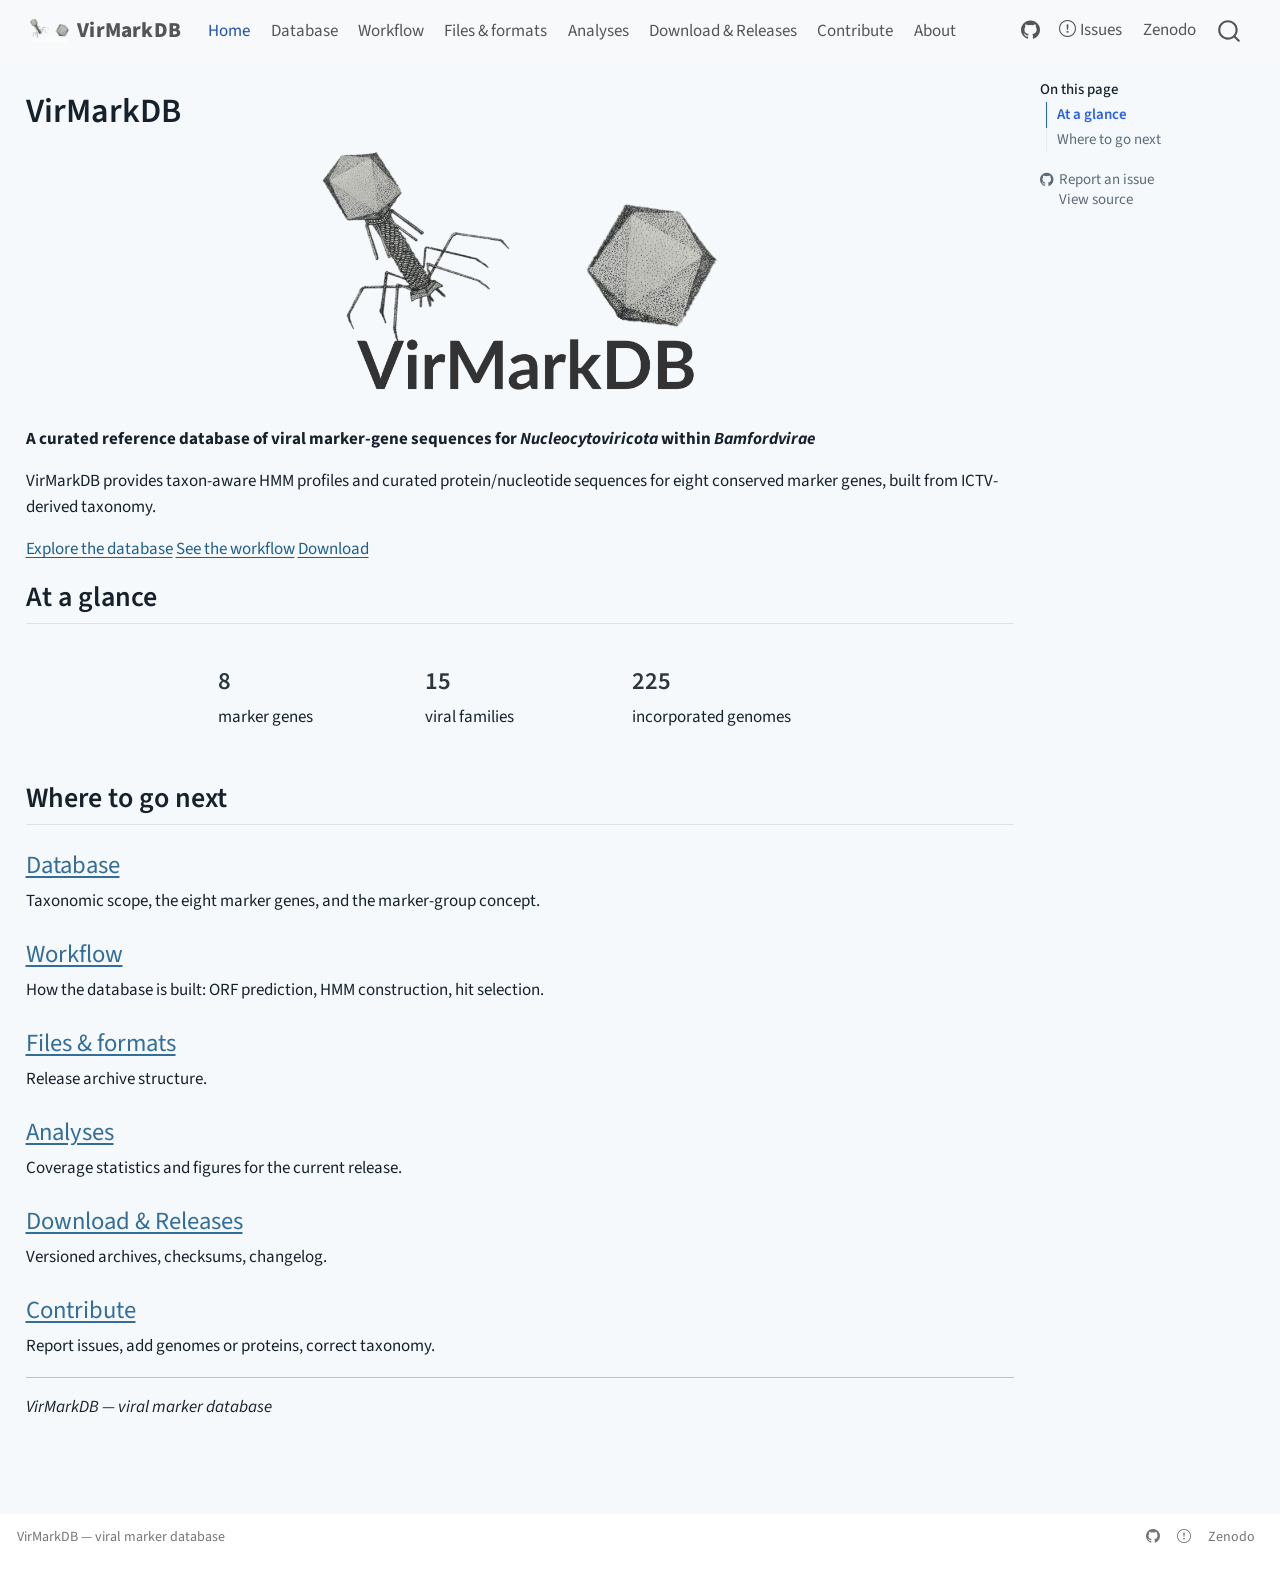
==== commit c174caa9: "Update website from almost scratch fix bugs" ====
--- a/docs/index.html
+++ b/docs/index.html
@@ -6,7 +6,6 @@
 
 <meta name="viewport" content="width=device-width, initial-scale=1.0, user-scalable=yes">
 
-<meta name="description" content="Reference database of viral marker-gene sequences">
 
 <title>VirMarkDB</title>
 <style>
@@ -28,12 +27,12 @@
 
 
 <script src="site_libs/quarto-nav/quarto-nav.js"></script>
+<script src="site_libs/quarto-nav/headroom.min.js"></script>
 <script src="site_libs/clipboard/clipboard.min.js"></script>
 <script src="site_libs/quarto-search/autocomplete.umd.js"></script>
 <script src="site_libs/quarto-search/fuse.min.js"></script>
 <script src="site_libs/quarto-search/quarto-search.js"></script>
 <meta name="quarto:offset" content="./">
-<link href="./assets/logo_virmark.png" rel="icon" type="image/png">
 <script src="site_libs/quarto-html/quarto.js" type="module"></script>
 <script src="site_libs/quarto-html/tabsets/tabsets.js" type="module"></script>
 <script src="site_libs/quarto-html/popper.min.js"></script>
@@ -43,7 +42,7 @@
 <link href="site_libs/quarto-html/quarto-syntax-highlighting-7f8f88aac4f3542376d5c11b86a4c14d.css" rel="stylesheet" id="quarto-text-highlighting-styles">
 <script src="site_libs/bootstrap/bootstrap.min.js"></script>
 <link href="site_libs/bootstrap/bootstrap-icons.css" rel="stylesheet">
-<link href="site_libs/bootstrap/bootstrap-eff121a762c697475e472cfdbd1b0bc0.min.css" rel="stylesheet" append-hash="true" id="quarto-bootstrap" data-mode="light">
+<link href="site_libs/bootstrap/bootstrap-d146ad2a01832ea4351cdd504ab33165.min.css" rel="stylesheet" append-hash="true" id="quarto-bootstrap" data-mode="light">
 <script id="quarto-search-options" type="application/json">{
   "location": "navbar",
   "copy-button": false,
@@ -56,6 +55,7 @@
     "/",
     "s"
   ],
+  "show-item-context": false,
   "language": {
     "search-no-results-text": "No results",
     "search-matching-documents-text": "matching documents",
@@ -70,13 +70,12 @@
     "search-label": "Search"
   }
 }</script>
-<style>html{ scroll-behavior: smooth; }</style>
 
 
 <link rel="stylesheet" href="styles.css">
 </head>
 
-<body class="floating nav-fixed quarto-light">
+<body class="nav-fixed quarto-light">
 
 <div id="quarto-search-results"></div>
   <header id="quarto-header" class="headroom fixed-top">
@@ -84,8 +83,8 @@
       <div class="navbar-container container-fluid">
       <div class="navbar-brand-container mx-auto">
     <a href="./index.html" class="navbar-brand navbar-brand-logo">
-    <img src="./assets/logo_virmark_blank.png" alt="VirMarkDB logo" class="navbar-logo light-content">
-    <img src="./assets/logo_virmark_blank.png" alt="VirMarkDB logo" class="navbar-logo dark-content">
+    <img src="./assets/logo_virmark_blank.png" alt="" class="navbar-logo light-content">
+    <img src="./assets/logo_virmark_blank.png" alt="" class="navbar-logo dark-content">
     </a>
     <a class="navbar-brand" href="./index.html">
     <span class="navbar-title">VirMarkDB</span>
@@ -110,20 +109,40 @@
 <span class="menu-text">Workflow</span></a>
   </li>  
   <li class="nav-item">
+    <a class="nav-link" href="./files-formats.html"> 
+<span class="menu-text">Files &amp; formats</span></a>
+  </li>  
+  <li class="nav-item">
+    <a class="nav-link" href="./analysis.html"> 
+<span class="menu-text">Analyses</span></a>
+  </li>  
+  <li class="nav-item">
     <a class="nav-link" href="./releases.html"> 
 <span class="menu-text">Download &amp; Releases</span></a>
   </li>  
   <li class="nav-item">
-    <a class="nav-link" href="./analysis.html"> 
-<span class="menu-text">Analyses</span></a>
-  </li>  
-  <li class="nav-item">
     <a class="nav-link" href="./contribute.html"> 
 <span class="menu-text">Contribute</span></a>
   </li>  
   <li class="nav-item">
     <a class="nav-link" href="./about.html"> 
 <span class="menu-text">About</span></a>
+  </li>  
+</ul>
+            <ul class="navbar-nav navbar-nav-scroll ms-auto">
+  <li class="nav-item compact">
+    <a class="nav-link" href="https://github.com/Est-oup/VirMarkDB"> <i class="bi bi-github" role="img">
+</i> 
+<span class="menu-text"></span></a>
+  </li>  
+  <li class="nav-item">
+    <a class="nav-link" href="https://github.com/Est-oup/VirMarkDB/issues"> <i class="bi bi-exclamation-circle" role="img">
+</i> 
+<span class="menu-text">Issues</span></a>
+  </li>  
+  <li class="nav-item">
+    <a class="nav-link" href="https://zenodo.org/"> 
+<span class="menu-text">Zenodo</span></a>
   </li>  
 </ul>
           </div> <!-- /navcollapse -->
@@ -135,106 +154,96 @@
 <!-- content -->
 <div id="quarto-content" class="quarto-container page-columns page-rows-contents page-layout-full page-navbar">
 <!-- sidebar -->
+<!-- margin-sidebar -->
+    <div id="quarto-margin-sidebar" class="sidebar margin-sidebar">
+        <nav id="TOC" role="doc-toc" class="toc-active">
+    <h2 id="toc-title">On this page</h2>
+   
+  <ul>
+  <li><a href="#at-a-glance" id="toc-at-a-glance" class="nav-link active" data-scroll-target="#at-a-glance">At a glance</a></li>
+  <li><a href="#where-to-go-next" id="toc-where-to-go-next" class="nav-link" data-scroll-target="#where-to-go-next">Where to go next</a></li>
+  </ul>
+<div class="toc-actions"><ul><li><a href="https://github.com/Est-oup/VirMarkDB/issues/new" class="toc-action"><i class="bi bi-github"></i>Report an issue</a></li><li><a href="https://github.com/Est-oup/VirMarkDB/blob/main/index.qmd" class="toc-action"><i class="bi empty"></i>View source</a></li></ul></div></nav>
+    </div>
+<!-- main -->
+<main class="content column-page-left" id="quarto-document-content">
+
+<header id="title-block-header" class="quarto-title-block default">
+<div class="quarto-title">
+<h1 class="title">VirMarkDB</h1>
+</div>
+
+
+
+<div class="quarto-title-meta column-page-left">
+
+    
   
-<div id="quarto-sidebar-glass" class="quarto-sidebar-collapse-item" data-bs-toggle="collapse" data-bs-target=".quarto-sidebar-collapse-item"></div>
-<!-- margin-sidebar -->
     
-<!-- main -->
-<main class="content column-page" id="quarto-document-content"><header id="title-block-header" class="quarto-title-block"></header>
-
-
-
-
-<div class="hero">
-<div class="hero-inner">
-<div class="hero-logo-panel">
-<p><img src="assets/logo_virmark_blank.png" alt="VirMarkDB logo" class="hero-logo"></p>
+  </div>
+  
+
+
+</header>
+
+
+<div class="hero-banner">
+<div class="quarto-figure quarto-figure-center">
+<figure class="figure">
+<p><img src="assets/logo_virmark.png" class="img-fluid quarto-figure quarto-figure-center figure-img" width="400"></p>
+</figure>
 </div>
-<div class="hero-content">
-<p class="eyebrow">
-Viral marker-gene reference database
-</p>
-<p class="lead">
-VirMarkDB is a curated reference database providing protein sequences of viral marker genes for <em>Nucleocytoviricota</em> within <em>Bamfordvirae</em>.
-</p>
-<div class="hero-actions">
-<p><a class="btn-vm secondary" href="database.html">Database</a> <a class="btn-vm secondary" href="workflow.html">Workflow</a> <a class="btn-vm primary" href="releases.html">Download</a></p>
+<p><strong>A curated reference database of viral marker-gene sequences for <em>Nucleocytoviricota</em> within <em>Bamfordvirae</em></strong></p>
+<p>VirMarkDB provides taxon-aware HMM profiles and curated protein/nucleotide sequences for eight conserved marker genes, built from ICTV-derived taxonomy.</p>
+<p><a href="./database.html" class="btn-action">Explore the database</a> <a href="./workflow.html" class="btn-action">See the workflow</a> <a href="./releases.html" class="btn-action">Download</a></p>
 </div>
+<section id="at-a-glance" class="level2">
+<h2 class="anchored" data-anchor-id="at-a-glance">At a glance</h2>
+<div class="snapshot-grid">
+<section id="section" class="level3 snapshot-card">
+<h3 class="anchored" data-anchor-id="section">8</h3>
+<p>marker genes</p>
+</section>
+<section id="section-1" class="level3 snapshot-card">
+<h3 class="anchored" data-anchor-id="section-1">15</h3>
+<p>viral families</p>
+</section>
+<section id="section-2" class="level3 snapshot-card">
+<h3 class="anchored" data-anchor-id="section-2">225</h3>
+<p>incorporated genomes</p>
+</section>
 </div>
+</section>
+<section id="where-to-go-next" class="level2">
+<h2 class="anchored" data-anchor-id="where-to-go-next">Where to go next</h2>
+<div class="nav-grid">
+<section id="database" class="level3 nav-card">
+<h3 class="anchored" data-anchor-id="database"><a href="./database.html">Database</a></h3>
+<p>Taxonomic scope, the eight marker genes, and the marker-group concept.</p>
+</section>
+<section id="workflow" class="level3 nav-card">
+<h3 class="anchored" data-anchor-id="workflow"><a href="./workflow.html">Workflow</a></h3>
+<p>How the database is built: ORF prediction, HMM construction, hit selection.</p>
+</section>
+<section id="files-formats" class="level3 nav-card">
+<h3 class="anchored" data-anchor-id="files-formats"><a href="./files-formats.html">Files &amp; formats</a></h3>
+<p>Release archive structure.</p>
+</section>
+<section id="analyses" class="level3 nav-card">
+<h3 class="anchored" data-anchor-id="analyses"><a href="./analysis.html">Analyses</a></h3>
+<p>Coverage statistics and figures for the current release.</p>
+</section>
+<section id="download-releases" class="level3 nav-card">
+<h3 class="anchored" data-anchor-id="download-releases"><a href="./releases.html">Download &amp; Releases</a></h3>
+<p>Versioned archives, checksums, changelog.</p>
+</section>
+<section id="contribute" class="level3 nav-card">
+<h3 class="anchored" data-anchor-id="contribute"><a href="./contribute.html">Contribute</a></h3>
+<p>Report issues, add genomes or proteins, correct taxonomy.</p>
+</section>
 </div>
-<div class="badge-row">
-<p><span class="vm-badge vm-badge-taxon"><em>Nucleocytoviricota</em></span> <span class="vm-badge">Major capsid protein</span> <span class="vm-badge">DNA polymerase B</span> <span class="vm-badge">Packaging ATPase</span> <span class="vm-badge">Primase</span> <span class="vm-badge">RNA polymerase subunit 1 &amp; 2</span> <span class="vm-badge">Transcription factor S-II</span> <span class="vm-badge">Viral late transcription factor 3</span></p>
-</div>
-</div>
-<section id="current-snapshot" class="level2">
-<h2 class="anchored" data-anchor-id="current-snapshot">Current snapshot</h2>
-<div class="card-grid snapshot-grid">
-<div class="vm-card">
-<div class="metric">
-8
-</div>
-<div class="metric-label">
-marker genes
-</div>
-</div>
-<div class="vm-card">
-<div class="metric">
-15
-</div>
-<div class="metric-label">
-viral families
-</div>
-</div>
-<div class="vm-card">
-<div class="metric">
-225
-</div>
-<div class="metric-label">
-incorporated genomes
-</div>
-</div>
-</div>
-</section>
-<section id="documentation-map" class="level2">
-<h2 class="anchored" data-anchor-id="documentation-map">Documentation map</h2>
-<table class="caption-top table">
-<thead>
-<tr class="header">
-<th>Page</th>
-<th>Content</th>
-</tr>
-</thead>
-<tbody>
-<tr class="odd">
-<td><a href="./database.html">Database</a></td>
-<td>Taxonomic scope, marker genes, marker groups, taxon-aware HMM strategy, coverage table</td>
-</tr>
-<tr class="even">
-<td><a href="./workflow.html">Workflow</a></td>
-<td>Input sources, ORF prediction, HMM construction, HMM search, hit selection, benchmark-guided refinement</td>
-</tr>
-<tr class="odd">
-<td><a href="./files-formats.html">Files &amp; formats</a></td>
-<td>Release archive structure, FASTA headers, TSV column descriptions, tool-specific exports</td>
-</tr>
-<tr class="even">
-<td><a href="./analysis.html">Analyses</a></td>
-<td>Coverage tables and figures generated from the current release</td>
-</tr>
-<tr class="odd">
-<td><a href="./releases.html">Download &amp; Releases</a></td>
-<td>Downloadable archives, checksums, changelog and versioning policy</td>
-</tr>
-<tr class="even">
-<td><a href="./contribute.html">Contribute</a></td>
-<td>How to report issues, add genomes or proteins, correct taxonomy</td>
-</tr>
-<tr class="odd">
-<td><a href="./about.html">About</a></td>
-<td>Citation, license, references, known limitations</td>
-</tr>
-</tbody>
-</table>
+<hr>
+<p><em>VirMarkDB — viral marker database</em></p>
 
 
 </section>
@@ -313,7 +322,7 @@
     }
       var localhostRegex = new RegExp(/^(?:http|https):\/\/localhost\:?[0-9]*\//);
       var mailtoRegex = new RegExp(/^mailto:/);
-        var filterRegex = new RegExp("https:\/\/Est-oup\.github\.io\/VirMarkDB\/");
+        var filterRegex = new RegExp("https:\/\/est-oup\.github\.io\/VirMarkDB\/");
       var isInternal = (href) => {
           return filterRegex.test(href) || localhostRegex.test(href) || mailtoRegex.test(href);
       }
@@ -327,11 +336,6 @@
           if (link.dataset.originalHref !== undefined) {
             link.href = link.dataset.originalHref;
           }
-            // target, if specified
-            link.setAttribute("target", "_blank");
-            if (link.getAttribute("rel") === null) {
-              link.setAttribute("rel", "noopener");
-            }
         }
       }
     function tippyHover(el, contentFn, onTriggerFn, onUntriggerFn) {
@@ -649,22 +653,24 @@
 <footer class="footer">
   <div class="nav-footer">
     <div class="nav-footer-left">
-<p>VirMarkDB - viral marker database</p>
+<p>VirMarkDB — viral marker database</p>
 </div>   
     <div class="nav-footer-center">
       &nbsp;
-    <div class="toc-actions"><ul><li><a href="https://github.com/Est-oup/VirMarkDB/issues/new" class="toc-action"><i class="bi bi-github"></i>Report an issue</a></li><li><a href="https://github.com/Est-oup/VirMarkDB/blob/main/index.qmd" class="toc-action"><i class="bi empty"></i>View source</a></li></ul></div></div>
+    <div class="toc-actions d-sm-block d-md-none"><ul><li><a href="https://github.com/Est-oup/VirMarkDB/issues/new" class="toc-action"><i class="bi bi-github"></i>Report an issue</a></li><li><a href="https://github.com/Est-oup/VirMarkDB/blob/main/index.qmd" class="toc-action"><i class="bi empty"></i>View source</a></li></ul></div></div>
     <div class="nav-footer-right">
       <ul class="footer-items list-unstyled">
-    <li class="nav-item">
+    <li class="nav-item compact">
     <a class="nav-link" href="https://github.com/Est-oup/VirMarkDB">
-<p>GitHub</p>
-</a>
-  </li>  
-    <li class="nav-item">
+      <i class="bi bi-github" role="img">
+</i> 
+    </a>
+  </li>  
+    <li class="nav-item compact">
     <a class="nav-link" href="https://github.com/Est-oup/VirMarkDB/issues">
-<p>Issues</p>
-</a>
+      <i class="bi bi-exclamation-circle" role="img">
+</i> 
+    </a>
   </li>  
     <li class="nav-item">
     <a class="nav-link" href="https://zenodo.org/">
@@ -679,5 +685,4 @@
 
 
 
-<script src="site_libs/quarto-html/zenscroll-min.js"></script>
 </body></html>
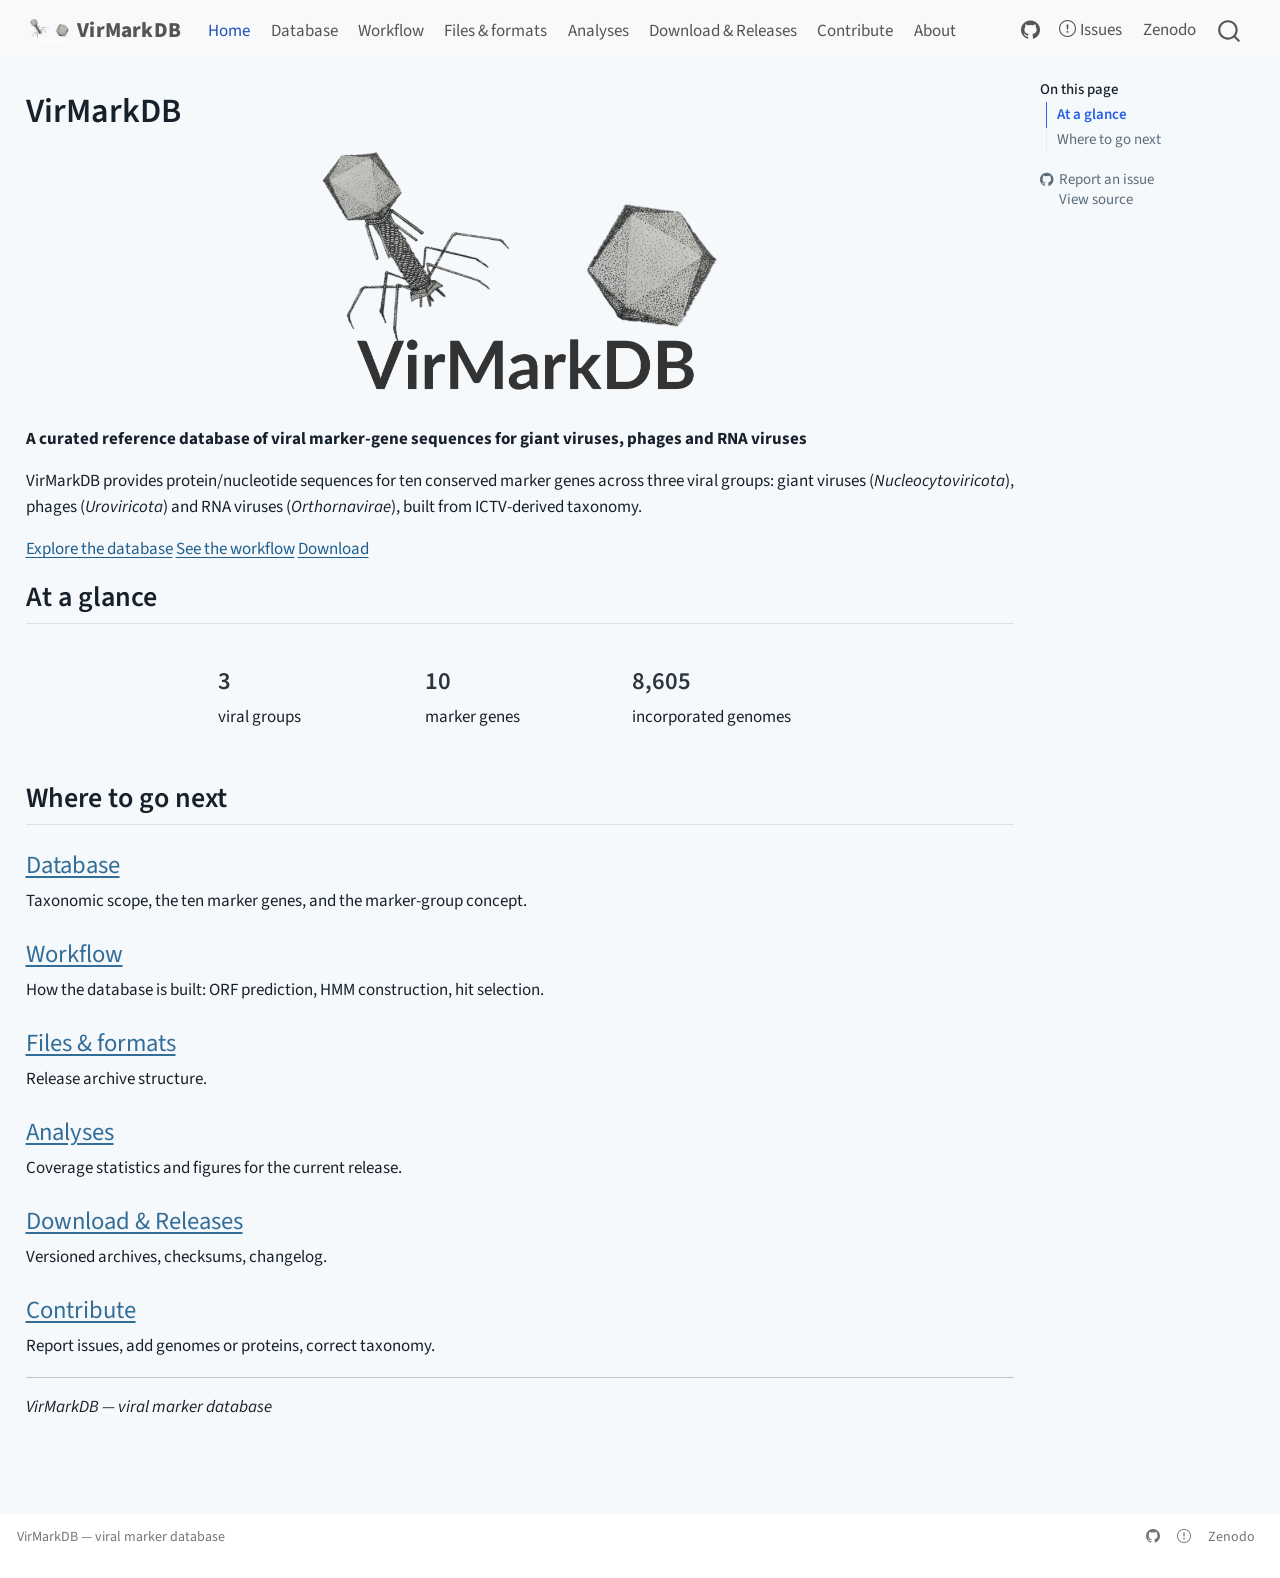
==== commit bdd27613: "Update website with the integration of new markers" ====
--- a/docs/index.html
+++ b/docs/index.html
@@ -193,23 +193,23 @@
 <p><img src="assets/logo_virmark.png" class="img-fluid quarto-figure quarto-figure-center figure-img" width="400"></p>
 </figure>
 </div>
-<p><strong>A curated reference database of viral marker-gene sequences for <em>Nucleocytoviricota</em> within <em>Bamfordvirae</em></strong></p>
-<p>VirMarkDB provides taxon-aware HMM profiles and curated protein/nucleotide sequences for eight conserved marker genes, built from ICTV-derived taxonomy.</p>
+<p><strong>A curated reference database of viral marker-gene sequences for giant viruses, phages and RNA viruses</strong></p>
+<p>VirMarkDB provides protein/nucleotide sequences for ten conserved marker genes across three viral groups: giant viruses (<em>Nucleocytoviricota</em>), phages (<em>Uroviricota</em>) and RNA viruses (<em>Orthornavirae</em>), built from ICTV-derived taxonomy.</p>
 <p><a href="./database.html" class="btn-action">Explore the database</a> <a href="./workflow.html" class="btn-action">See the workflow</a> <a href="./releases.html" class="btn-action">Download</a></p>
 </div>
 <section id="at-a-glance" class="level2">
 <h2 class="anchored" data-anchor-id="at-a-glance">At a glance</h2>
 <div class="snapshot-grid">
 <section id="section" class="level3 snapshot-card">
-<h3 class="anchored" data-anchor-id="section">8</h3>
+<h3 class="anchored" data-anchor-id="section">3</h3>
+<p>viral groups</p>
+</section>
+<section id="section-1" class="level3 snapshot-card">
+<h3 class="anchored" data-anchor-id="section-1">10</h3>
 <p>marker genes</p>
 </section>
-<section id="section-1" class="level3 snapshot-card">
-<h3 class="anchored" data-anchor-id="section-1">15</h3>
-<p>viral families</p>
-</section>
 <section id="section-2" class="level3 snapshot-card">
-<h3 class="anchored" data-anchor-id="section-2">225</h3>
+<h3 class="anchored" data-anchor-id="section-2">8,605</h3>
 <p>incorporated genomes</p>
 </section>
 </div>
@@ -219,7 +219,7 @@
 <div class="nav-grid">
 <section id="database" class="level3 nav-card">
 <h3 class="anchored" data-anchor-id="database"><a href="./database.html">Database</a></h3>
-<p>Taxonomic scope, the eight marker genes, and the marker-group concept.</p>
+<p>Taxonomic scope, the ten marker genes, and the marker-group concept.</p>
 </section>
 <section id="workflow" class="level3 nav-card">
 <h3 class="anchored" data-anchor-id="workflow"><a href="./workflow.html">Workflow</a></h3>
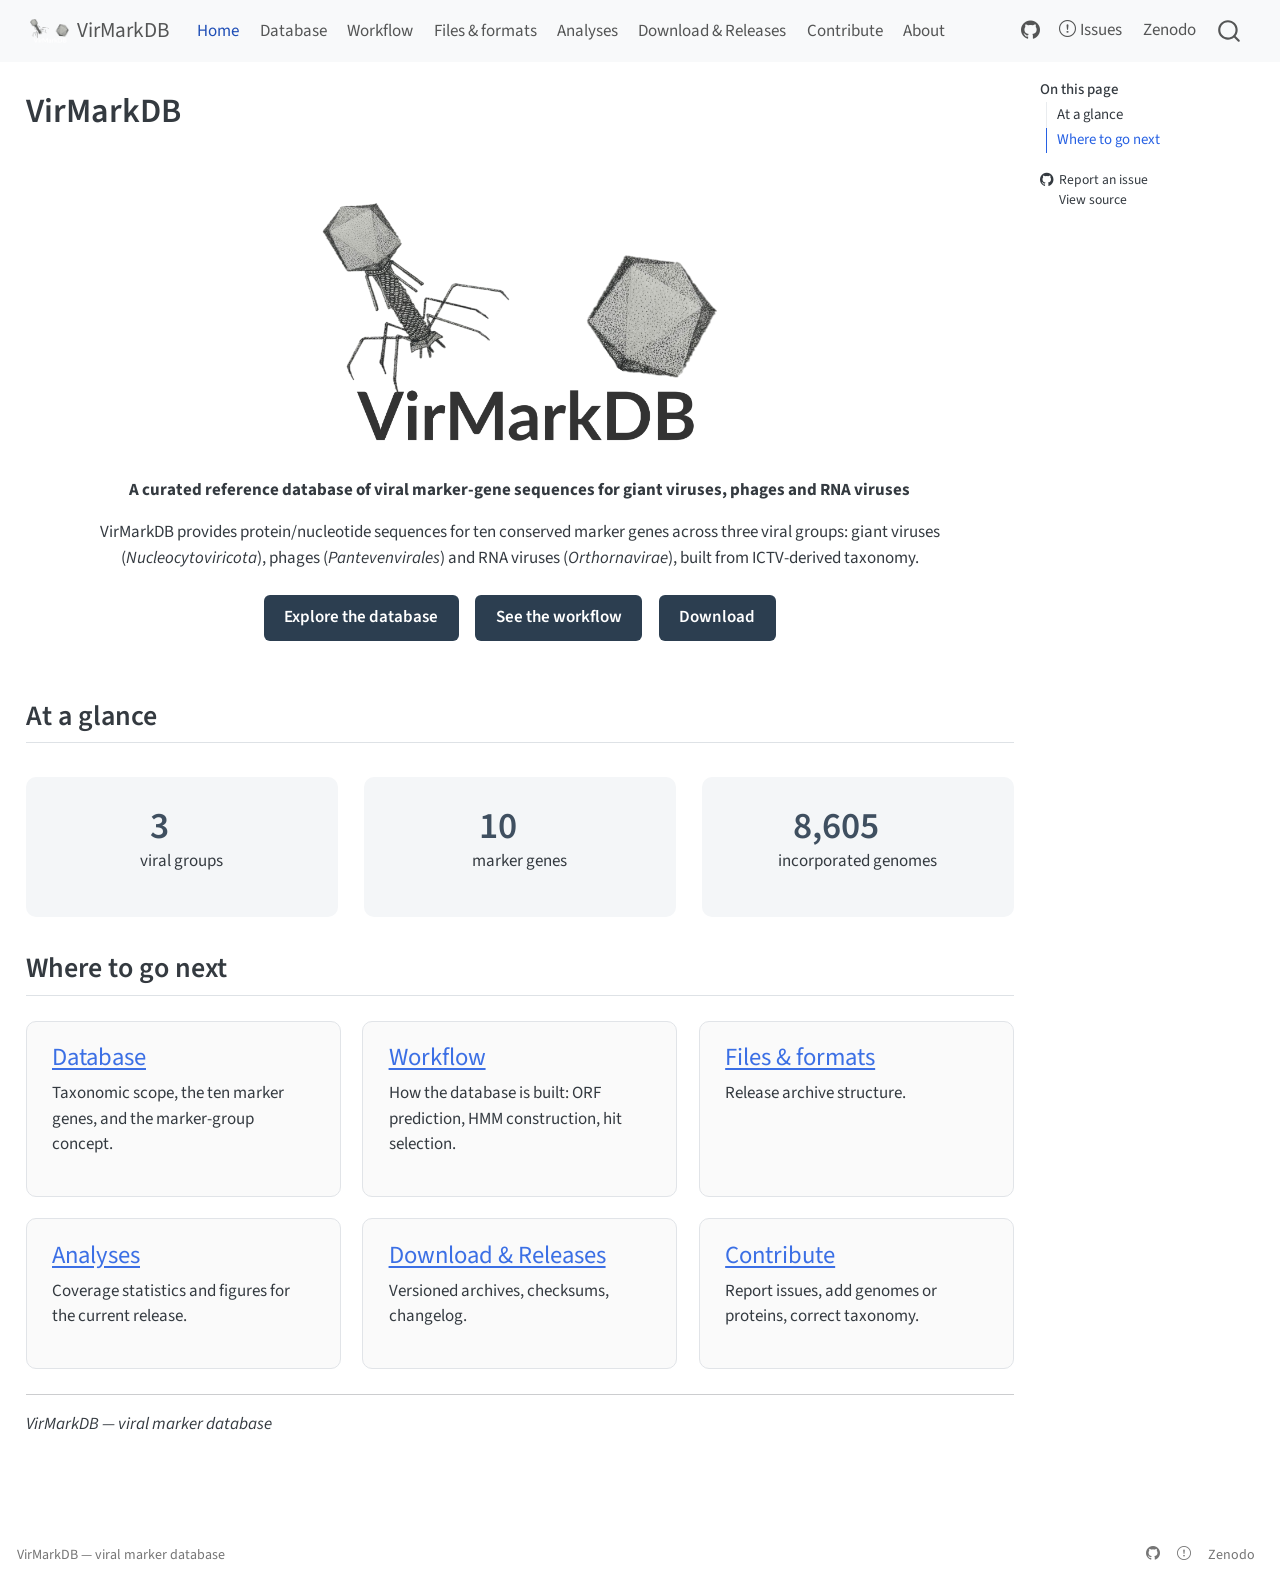
==== commit ce9e8f84: "Initial commit" ====
--- a/docs/index.html
+++ b/docs/index.html
@@ -2,16 +2,13 @@
 <html xmlns="http://www.w3.org/1999/xhtml" lang="en" xml:lang="en"><head>
 
 <meta charset="utf-8">
-<meta name="generator" content="quarto-1.9.37">
+<meta name="generator" content="quarto-1.6.42">
 
 <meta name="viewport" content="width=device-width, initial-scale=1.0, user-scalable=yes">
 
 
 <title>VirMarkDB</title>
 <style>
-/* Default styles provided by pandoc.
-** See https://pandoc.org/MANUAL.html#variables-for-html for config info.
-*/
 code{white-space: pre-wrap;}
 span.smallcaps{font-variant: small-caps;}
 div.columns{display: flex; gap: min(4vw, 1.5em);}
@@ -33,16 +30,16 @@
 <script src="site_libs/quarto-search/fuse.min.js"></script>
 <script src="site_libs/quarto-search/quarto-search.js"></script>
 <meta name="quarto:offset" content="./">
-<script src="site_libs/quarto-html/quarto.js" type="module"></script>
-<script src="site_libs/quarto-html/tabsets/tabsets.js" type="module"></script>
+<link href="./assets/logo_virmark_blank.png" rel="icon" type="image/png">
+<script src="site_libs/quarto-html/quarto.js"></script>
 <script src="site_libs/quarto-html/popper.min.js"></script>
 <script src="site_libs/quarto-html/tippy.umd.min.js"></script>
 <script src="site_libs/quarto-html/anchor.min.js"></script>
 <link href="site_libs/quarto-html/tippy.css" rel="stylesheet">
-<link href="site_libs/quarto-html/quarto-syntax-highlighting-7f8f88aac4f3542376d5c11b86a4c14d.css" rel="stylesheet" id="quarto-text-highlighting-styles">
+<link href="site_libs/quarto-html/quarto-syntax-highlighting-2f5df379a58b258e96c21c0638c20c03.css" rel="stylesheet" id="quarto-text-highlighting-styles">
 <script src="site_libs/bootstrap/bootstrap.min.js"></script>
 <link href="site_libs/bootstrap/bootstrap-icons.css" rel="stylesheet">
-<link href="site_libs/bootstrap/bootstrap-d146ad2a01832ea4351cdd504ab33165.min.css" rel="stylesheet" append-hash="true" id="quarto-bootstrap" data-mode="light">
+<link href="site_libs/bootstrap/bootstrap-a5e256e5356073c5be481d0d0d0ba44e.min.css" rel="stylesheet" append-hash="true" id="quarto-bootstrap" data-mode="light">
 <script id="quarto-search-options" type="application/json">{
   "location": "navbar",
   "copy-button": false,
@@ -75,7 +72,7 @@
 <link rel="stylesheet" href="styles.css">
 </head>
 
-<body class="nav-fixed quarto-light">
+<body class="nav-fixed">
 
 <div id="quarto-search-results"></div>
   <header id="quarto-header" class="headroom fixed-top">
@@ -83,8 +80,7 @@
       <div class="navbar-container container-fluid">
       <div class="navbar-brand-container mx-auto">
     <a href="./index.html" class="navbar-brand navbar-brand-logo">
-    <img src="./assets/logo_virmark_blank.png" alt="" class="navbar-logo light-content">
-    <img src="./assets/logo_virmark_blank.png" alt="" class="navbar-logo dark-content">
+    <img src="./assets/logo_virmark_blank.png" alt="" class="navbar-logo">
     </a>
     <a class="navbar-brand" href="./index.html">
     <span class="navbar-title">VirMarkDB</span>
@@ -194,7 +190,7 @@
 </figure>
 </div>
 <p><strong>A curated reference database of viral marker-gene sequences for giant viruses, phages and RNA viruses</strong></p>
-<p>VirMarkDB provides protein/nucleotide sequences for ten conserved marker genes across three viral groups: giant viruses (<em>Nucleocytoviricota</em>), phages (<em>Uroviricota</em>) and RNA viruses (<em>Orthornavirae</em>), built from ICTV-derived taxonomy.</p>
+<p>VirMarkDB provides protein/nucleotide sequences for ten conserved marker genes across three viral groups: giant viruses (<em>Nucleocytoviricota</em>), phages (<em>Pantevenvirales</em>) and RNA viruses (<em>Orthornavirae</em>), built from ICTV-derived taxonomy.</p>
 <p><a href="./database.html" class="btn-action">Explore the database</a> <a href="./workflow.html" class="btn-action">See the workflow</a> <a href="./releases.html" class="btn-action">Download</a></p>
 </div>
 <section id="at-a-glance" class="level2">
@@ -250,243 +246,236 @@
 
 <a onclick="window.scrollTo(0, 0); return false;" role="button" id="quarto-back-to-top"><i class="bi bi-arrow-up"></i> Back to top</a></main> <!-- /main -->
 <script id="quarto-html-after-body" type="application/javascript">
-  window.document.addEventListener("DOMContentLoaded", function (event) {
-    const icon = "";
-    const anchorJS = new window.AnchorJS();
-    anchorJS.options = {
-      placement: 'right',
-      icon: icon
-    };
-    anchorJS.add('.anchored');
-    const isCodeAnnotation = (el) => {
-      for (const clz of el.classList) {
-        if (clz.startsWith('code-annotation-')) {                     
-          return true;
-        }
-      }
-      return false;
-    }
-    const onCopySuccess = function(e) {
-      // button target
-      const button = e.trigger;
-      // don't keep focus
-      button.blur();
-      // flash "checked"
-      button.classList.add('code-copy-button-checked');
-      var currentTitle = button.getAttribute("title");
-      button.setAttribute("title", "Copied!");
-      let tooltip;
-      if (window.bootstrap) {
-        button.setAttribute("data-bs-toggle", "tooltip");
-        button.setAttribute("data-bs-placement", "left");
-        button.setAttribute("data-bs-title", "Copied!");
-        tooltip = new bootstrap.Tooltip(button, 
-          { trigger: "manual", 
-            customClass: "code-copy-button-tooltip",
-            offset: [0, -8]});
-        tooltip.show();    
-      }
-      setTimeout(function() {
-        if (tooltip) {
-          tooltip.hide();
-          button.removeAttribute("data-bs-title");
-          button.removeAttribute("data-bs-toggle");
-          button.removeAttribute("data-bs-placement");
-        }
-        button.setAttribute("title", currentTitle);
-        button.classList.remove('code-copy-button-checked');
-      }, 1000);
-      // clear code selection
-      e.clearSelection();
-    }
-    const getTextToCopy = function(trigger) {
-      const outerScaffold = trigger.parentElement.cloneNode(true);
-      const codeEl = outerScaffold.querySelector('code');
+window.document.addEventListener("DOMContentLoaded", function (event) {
+  const toggleBodyColorMode = (bsSheetEl) => {
+    const mode = bsSheetEl.getAttribute("data-mode");
+    const bodyEl = window.document.querySelector("body");
+    if (mode === "dark") {
+      bodyEl.classList.add("quarto-dark");
+      bodyEl.classList.remove("quarto-light");
+    } else {
+      bodyEl.classList.add("quarto-light");
+      bodyEl.classList.remove("quarto-dark");
+    }
+  }
+  const toggleBodyColorPrimary = () => {
+    const bsSheetEl = window.document.querySelector("link#quarto-bootstrap");
+    if (bsSheetEl) {
+      toggleBodyColorMode(bsSheetEl);
+    }
+  }
+  toggleBodyColorPrimary();  
+  const icon = "";
+  const anchorJS = new window.AnchorJS();
+  anchorJS.options = {
+    placement: 'right',
+    icon: icon
+  };
+  anchorJS.add('.anchored');
+  const isCodeAnnotation = (el) => {
+    for (const clz of el.classList) {
+      if (clz.startsWith('code-annotation-')) {                     
+        return true;
+      }
+    }
+    return false;
+  }
+  const onCopySuccess = function(e) {
+    // button target
+    const button = e.trigger;
+    // don't keep focus
+    button.blur();
+    // flash "checked"
+    button.classList.add('code-copy-button-checked');
+    var currentTitle = button.getAttribute("title");
+    button.setAttribute("title", "Copied!");
+    let tooltip;
+    if (window.bootstrap) {
+      button.setAttribute("data-bs-toggle", "tooltip");
+      button.setAttribute("data-bs-placement", "left");
+      button.setAttribute("data-bs-title", "Copied!");
+      tooltip = new bootstrap.Tooltip(button, 
+        { trigger: "manual", 
+          customClass: "code-copy-button-tooltip",
+          offset: [0, -8]});
+      tooltip.show();    
+    }
+    setTimeout(function() {
+      if (tooltip) {
+        tooltip.hide();
+        button.removeAttribute("data-bs-title");
+        button.removeAttribute("data-bs-toggle");
+        button.removeAttribute("data-bs-placement");
+      }
+      button.setAttribute("title", currentTitle);
+      button.classList.remove('code-copy-button-checked');
+    }, 1000);
+    // clear code selection
+    e.clearSelection();
+  }
+  const getTextToCopy = function(trigger) {
+      const codeEl = trigger.previousElementSibling.cloneNode(true);
       for (const childEl of codeEl.children) {
         if (isCodeAnnotation(childEl)) {
           childEl.remove();
         }
       }
       return codeEl.innerText;
-    }
-    const clipboard = new window.ClipboardJS('.code-copy-button:not([data-in-quarto-modal])', {
-      text: getTextToCopy
+  }
+  const clipboard = new window.ClipboardJS('.code-copy-button:not([data-in-quarto-modal])', {
+    text: getTextToCopy
+  });
+  clipboard.on('success', onCopySuccess);
+  if (window.document.getElementById('quarto-embedded-source-code-modal')) {
+    const clipboardModal = new window.ClipboardJS('.code-copy-button[data-in-quarto-modal]', {
+      text: getTextToCopy,
+      container: window.document.getElementById('quarto-embedded-source-code-modal')
     });
-    clipboard.on('success', onCopySuccess);
-    if (window.document.getElementById('quarto-embedded-source-code-modal')) {
-      const clipboardModal = new window.ClipboardJS('.code-copy-button[data-in-quarto-modal]', {
-        text: getTextToCopy,
-        container: window.document.getElementById('quarto-embedded-source-code-modal')
-      });
-      clipboardModal.on('success', onCopySuccess);
-    }
-      var localhostRegex = new RegExp(/^(?:http|https):\/\/localhost\:?[0-9]*\//);
-      var mailtoRegex = new RegExp(/^mailto:/);
-        var filterRegex = new RegExp("https:\/\/est-oup\.github\.io\/VirMarkDB\/");
-      var isInternal = (href) => {
-          return filterRegex.test(href) || localhostRegex.test(href) || mailtoRegex.test(href);
-      }
-      // Inspect non-navigation links and adorn them if external
-     var links = window.document.querySelectorAll('a[href]:not(.nav-link):not(.navbar-brand):not(.toc-action):not(.sidebar-link):not(.sidebar-item-toggle):not(.pagination-link):not(.no-external):not([aria-hidden]):not(.dropdown-item):not(.quarto-navigation-tool):not(.about-link)');
-      for (var i=0; i<links.length; i++) {
-        const link = links[i];
-        if (!isInternal(link.href)) {
-          // undo the damage that might have been done by quarto-nav.js in the case of
-          // links that we want to consider external
-          if (link.dataset.originalHref !== undefined) {
-            link.href = link.dataset.originalHref;
+    clipboardModal.on('success', onCopySuccess);
+  }
+    var localhostRegex = new RegExp(/^(?:http|https):\/\/localhost\:?[0-9]*\//);
+    var mailtoRegex = new RegExp(/^mailto:/);
+      var filterRegex = new RegExp("https:\/\/est-oup\.github\.io\/VirMarkDB\/");
+    var isInternal = (href) => {
+        return filterRegex.test(href) || localhostRegex.test(href) || mailtoRegex.test(href);
+    }
+    // Inspect non-navigation links and adorn them if external
+ 	var links = window.document.querySelectorAll('a[href]:not(.nav-link):not(.navbar-brand):not(.toc-action):not(.sidebar-link):not(.sidebar-item-toggle):not(.pagination-link):not(.no-external):not([aria-hidden]):not(.dropdown-item):not(.quarto-navigation-tool):not(.about-link)');
+    for (var i=0; i<links.length; i++) {
+      const link = links[i];
+      if (!isInternal(link.href)) {
+        // undo the damage that might have been done by quarto-nav.js in the case of
+        // links that we want to consider external
+        if (link.dataset.originalHref !== undefined) {
+          link.href = link.dataset.originalHref;
+        }
+      }
+    }
+  function tippyHover(el, contentFn, onTriggerFn, onUntriggerFn) {
+    const config = {
+      allowHTML: true,
+      maxWidth: 500,
+      delay: 100,
+      arrow: false,
+      appendTo: function(el) {
+          return el.parentElement;
+      },
+      interactive: true,
+      interactiveBorder: 10,
+      theme: 'quarto',
+      placement: 'bottom-start',
+    };
+    if (contentFn) {
+      config.content = contentFn;
+    }
+    if (onTriggerFn) {
+      config.onTrigger = onTriggerFn;
+    }
+    if (onUntriggerFn) {
+      config.onUntrigger = onUntriggerFn;
+    }
+    window.tippy(el, config); 
+  }
+  const noterefs = window.document.querySelectorAll('a[role="doc-noteref"]');
+  for (var i=0; i<noterefs.length; i++) {
+    const ref = noterefs[i];
+    tippyHover(ref, function() {
+      // use id or data attribute instead here
+      let href = ref.getAttribute('data-footnote-href') || ref.getAttribute('href');
+      try { href = new URL(href).hash; } catch {}
+      const id = href.replace(/^#\/?/, "");
+      const note = window.document.getElementById(id);
+      if (note) {
+        return note.innerHTML;
+      } else {
+        return "";
+      }
+    });
+  }
+  const xrefs = window.document.querySelectorAll('a.quarto-xref');
+  const processXRef = (id, note) => {
+    // Strip column container classes
+    const stripColumnClz = (el) => {
+      el.classList.remove("page-full", "page-columns");
+      if (el.children) {
+        for (const child of el.children) {
+          stripColumnClz(child);
+        }
+      }
+    }
+    stripColumnClz(note)
+    if (id === null || id.startsWith('sec-')) {
+      // Special case sections, only their first couple elements
+      const container = document.createElement("div");
+      if (note.children && note.children.length > 2) {
+        container.appendChild(note.children[0].cloneNode(true));
+        for (let i = 1; i < note.children.length; i++) {
+          const child = note.children[i];
+          if (child.tagName === "P" && child.innerText === "") {
+            continue;
+          } else {
+            container.appendChild(child.cloneNode(true));
+            break;
           }
         }
-      }
-    function tippyHover(el, contentFn, onTriggerFn, onUntriggerFn) {
-      const config = {
-        allowHTML: true,
-        maxWidth: 500,
-        delay: 100,
-        arrow: false,
-        appendTo: function(el) {
-            return el.parentElement;
-        },
-        interactive: true,
-        interactiveBorder: 10,
-        theme: 'quarto',
-        placement: 'bottom-start',
-      };
-      if (contentFn) {
-        config.content = contentFn;
-      }
-      if (onTriggerFn) {
-        config.onTrigger = onTriggerFn;
-      }
-      if (onUntriggerFn) {
-        config.onUntrigger = onUntriggerFn;
-      }
-      window.tippy(el, config); 
-    }
-    const noterefs = window.document.querySelectorAll('a[role="doc-noteref"]');
-    for (var i=0; i<noterefs.length; i++) {
-      const ref = noterefs[i];
-      tippyHover(ref, function() {
-        // use id or data attribute instead here
-        let href = ref.getAttribute('data-footnote-href') || ref.getAttribute('href');
-        try { href = new URL(href).hash; } catch {}
-        const id = href.replace(/^#\/?/, "");
-        const note = window.document.getElementById(id);
-        if (note) {
-          return note.innerHTML;
-        } else {
-          return "";
-        }
-      });
-    }
-    const xrefs = window.document.querySelectorAll('a.quarto-xref');
-    const processXRef = (id, note) => {
-      // Strip column container classes
-      const stripColumnClz = (el) => {
-        el.classList.remove("page-full", "page-columns");
-        if (el.children) {
-          for (const child of el.children) {
-            stripColumnClz(child);
-          }
-        }
-      }
-      stripColumnClz(note)
-      if (id === null || id.startsWith('sec-')) {
-        // Special case sections, only their first couple elements
-        const container = document.createElement("div");
-        if (note.children && note.children.length > 2) {
-          container.appendChild(note.children[0].cloneNode(true));
-          for (let i = 1; i < note.children.length; i++) {
-            const child = note.children[i];
-            if (child.tagName === "P" && child.innerText === "") {
-              continue;
-            } else {
-              container.appendChild(child.cloneNode(true));
-              break;
-            }
-          }
-          if (window.Quarto?.typesetMath) {
-            window.Quarto.typesetMath(container);
-          }
-          return container.innerHTML
-        } else {
-          if (window.Quarto?.typesetMath) {
-            window.Quarto.typesetMath(note);
-          }
-          return note.innerHTML;
-        }
+        if (window.Quarto?.typesetMath) {
+          window.Quarto.typesetMath(container);
+        }
+        return container.innerHTML
       } else {
-        // Remove any anchor links if they are present
-        const anchorLink = note.querySelector('a.anchorjs-link');
-        if (anchorLink) {
-          anchorLink.remove();
-        }
         if (window.Quarto?.typesetMath) {
           window.Quarto.typesetMath(note);
         }
-        if (note.classList.contains("callout")) {
-          return note.outerHTML;
-        } else {
-          return note.innerHTML;
-        }
-      }
-    }
-    for (var i=0; i<xrefs.length; i++) {
-      const xref = xrefs[i];
-      tippyHover(xref, undefined, function(instance) {
-        instance.disable();
-        let url = xref.getAttribute('href');
-        let hash = undefined; 
-        if (url.startsWith('#')) {
-          hash = url;
-        } else {
-          try { hash = new URL(url).hash; } catch {}
-        }
-        if (hash) {
-          const id = hash.replace(/^#\/?/, "");
-          const note = window.document.getElementById(id);
-          if (note !== null) {
-            try {
-              const html = processXRef(id, note.cloneNode(true));
-              instance.setContent(html);
-            } finally {
-              instance.enable();
-              instance.show();
-            }
-          } else {
-            // See if we can fetch this
-            fetch(url.split('#')[0])
-            .then(res => res.text())
-            .then(html => {
-              const parser = new DOMParser();
-              const htmlDoc = parser.parseFromString(html, "text/html");
-              const note = htmlDoc.getElementById(id);
-              if (note !== null) {
-                const html = processXRef(id, note);
-                instance.setContent(html);
-              } 
-            }).finally(() => {
-              instance.enable();
-              instance.show();
-            });
+        return note.innerHTML;
+      }
+    } else {
+      // Remove any anchor links if they are present
+      const anchorLink = note.querySelector('a.anchorjs-link');
+      if (anchorLink) {
+        anchorLink.remove();
+      }
+      if (window.Quarto?.typesetMath) {
+        window.Quarto.typesetMath(note);
+      }
+      if (note.classList.contains("callout")) {
+        return note.outerHTML;
+      } else {
+        return note.innerHTML;
+      }
+    }
+  }
+  for (var i=0; i<xrefs.length; i++) {
+    const xref = xrefs[i];
+    tippyHover(xref, undefined, function(instance) {
+      instance.disable();
+      let url = xref.getAttribute('href');
+      let hash = undefined; 
+      if (url.startsWith('#')) {
+        hash = url;
+      } else {
+        try { hash = new URL(url).hash; } catch {}
+      }
+      if (hash) {
+        const id = hash.replace(/^#\/?/, "");
+        const note = window.document.getElementById(id);
+        if (note !== null) {
+          try {
+            const html = processXRef(id, note.cloneNode(true));
+            instance.setContent(html);
+          } finally {
+            instance.enable();
+            instance.show();
           }
         } else {
-          // See if we can fetch a full url (with no hash to target)
-          // This is a special case and we should probably do some content thinning / targeting
-          fetch(url)
+          // See if we can fetch this
+          fetch(url.split('#')[0])
           .then(res => res.text())
           .then(html => {
             const parser = new DOMParser();
             const htmlDoc = parser.parseFromString(html, "text/html");
-            const note = htmlDoc.querySelector('main.content');
+            const note = htmlDoc.getElementById(id);
             if (note !== null) {
-              // This should only happen for chapter cross references
-              // (since there is no id in the URL)
-              // remove the first header
-              if (note.children.length > 0 && note.children[0].tagName === "HEADER") {
-                note.children[0].remove();
-              }
-              const html = processXRef(null, note);
+              const html = processXRef(id, note);
               instance.setContent(html);
             } 
           }).finally(() => {
@@ -494,161 +483,185 @@
             instance.show();
           });
         }
-      }, function(instance) {
+      } else {
+        // See if we can fetch a full url (with no hash to target)
+        // This is a special case and we should probably do some content thinning / targeting
+        fetch(url)
+        .then(res => res.text())
+        .then(html => {
+          const parser = new DOMParser();
+          const htmlDoc = parser.parseFromString(html, "text/html");
+          const note = htmlDoc.querySelector('main.content');
+          if (note !== null) {
+            // This should only happen for chapter cross references
+            // (since there is no id in the URL)
+            // remove the first header
+            if (note.children.length > 0 && note.children[0].tagName === "HEADER") {
+              note.children[0].remove();
+            }
+            const html = processXRef(null, note);
+            instance.setContent(html);
+          } 
+        }).finally(() => {
+          instance.enable();
+          instance.show();
+        });
+      }
+    }, function(instance) {
+    });
+  }
+      let selectedAnnoteEl;
+      const selectorForAnnotation = ( cell, annotation) => {
+        let cellAttr = 'data-code-cell="' + cell + '"';
+        let lineAttr = 'data-code-annotation="' +  annotation + '"';
+        const selector = 'span[' + cellAttr + '][' + lineAttr + ']';
+        return selector;
+      }
+      const selectCodeLines = (annoteEl) => {
+        const doc = window.document;
+        const targetCell = annoteEl.getAttribute("data-target-cell");
+        const targetAnnotation = annoteEl.getAttribute("data-target-annotation");
+        const annoteSpan = window.document.querySelector(selectorForAnnotation(targetCell, targetAnnotation));
+        const lines = annoteSpan.getAttribute("data-code-lines").split(",");
+        const lineIds = lines.map((line) => {
+          return targetCell + "-" + line;
+        })
+        let top = null;
+        let height = null;
+        let parent = null;
+        if (lineIds.length > 0) {
+            //compute the position of the single el (top and bottom and make a div)
+            const el = window.document.getElementById(lineIds[0]);
+            top = el.offsetTop;
+            height = el.offsetHeight;
+            parent = el.parentElement.parentElement;
+          if (lineIds.length > 1) {
+            const lastEl = window.document.getElementById(lineIds[lineIds.length - 1]);
+            const bottom = lastEl.offsetTop + lastEl.offsetHeight;
+            height = bottom - top;
+          }
+          if (top !== null && height !== null && parent !== null) {
+            // cook up a div (if necessary) and position it 
+            let div = window.document.getElementById("code-annotation-line-highlight");
+            if (div === null) {
+              div = window.document.createElement("div");
+              div.setAttribute("id", "code-annotation-line-highlight");
+              div.style.position = 'absolute';
+              parent.appendChild(div);
+            }
+            div.style.top = top - 2 + "px";
+            div.style.height = height + 4 + "px";
+            div.style.left = 0;
+            let gutterDiv = window.document.getElementById("code-annotation-line-highlight-gutter");
+            if (gutterDiv === null) {
+              gutterDiv = window.document.createElement("div");
+              gutterDiv.setAttribute("id", "code-annotation-line-highlight-gutter");
+              gutterDiv.style.position = 'absolute';
+              const codeCell = window.document.getElementById(targetCell);
+              const gutter = codeCell.querySelector('.code-annotation-gutter');
+              gutter.appendChild(gutterDiv);
+            }
+            gutterDiv.style.top = top - 2 + "px";
+            gutterDiv.style.height = height + 4 + "px";
+          }
+          selectedAnnoteEl = annoteEl;
+        }
+      };
+      const unselectCodeLines = () => {
+        const elementsIds = ["code-annotation-line-highlight", "code-annotation-line-highlight-gutter"];
+        elementsIds.forEach((elId) => {
+          const div = window.document.getElementById(elId);
+          if (div) {
+            div.remove();
+          }
+        });
+        selectedAnnoteEl = undefined;
+      };
+        // Handle positioning of the toggle
+    window.addEventListener(
+      "resize",
+      throttle(() => {
+        elRect = undefined;
+        if (selectedAnnoteEl) {
+          selectCodeLines(selectedAnnoteEl);
+        }
+      }, 10)
+    );
+    function throttle(fn, ms) {
+    let throttle = false;
+    let timer;
+      return (...args) => {
+        if(!throttle) { // first call gets through
+            fn.apply(this, args);
+            throttle = true;
+        } else { // all the others get throttled
+            if(timer) clearTimeout(timer); // cancel #2
+            timer = setTimeout(() => {
+              fn.apply(this, args);
+              timer = throttle = false;
+            }, ms);
+        }
+      };
+    }
+      // Attach click handler to the DT
+      const annoteDls = window.document.querySelectorAll('dt[data-target-cell]');
+      for (const annoteDlNode of annoteDls) {
+        annoteDlNode.addEventListener('click', (event) => {
+          const clickedEl = event.target;
+          if (clickedEl !== selectedAnnoteEl) {
+            unselectCodeLines();
+            const activeEl = window.document.querySelector('dt[data-target-cell].code-annotation-active');
+            if (activeEl) {
+              activeEl.classList.remove('code-annotation-active');
+            }
+            selectCodeLines(clickedEl);
+            clickedEl.classList.add('code-annotation-active');
+          } else {
+            // Unselect the line
+            unselectCodeLines();
+            clickedEl.classList.remove('code-annotation-active');
+          }
+        });
+      }
+  const findCites = (el) => {
+    const parentEl = el.parentElement;
+    if (parentEl) {
+      const cites = parentEl.dataset.cites;
+      if (cites) {
+        return {
+          el,
+          cites: cites.split(' ')
+        };
+      } else {
+        return findCites(el.parentElement)
+      }
+    } else {
+      return undefined;
+    }
+  };
+  var bibliorefs = window.document.querySelectorAll('a[role="doc-biblioref"]');
+  for (var i=0; i<bibliorefs.length; i++) {
+    const ref = bibliorefs[i];
+    const citeInfo = findCites(ref);
+    if (citeInfo) {
+      tippyHover(citeInfo.el, function() {
+        var popup = window.document.createElement('div');
+        citeInfo.cites.forEach(function(cite) {
+          var citeDiv = window.document.createElement('div');
+          citeDiv.classList.add('hanging-indent');
+          citeDiv.classList.add('csl-entry');
+          var biblioDiv = window.document.getElementById('ref-' + cite);
+          if (biblioDiv) {
+            citeDiv.innerHTML = biblioDiv.innerHTML;
+          }
+          popup.appendChild(citeDiv);
+        });
+        return popup.innerHTML;
       });
     }
-        let selectedAnnoteEl;
-        const selectorForAnnotation = ( cell, annotation) => {
-          let cellAttr = 'data-code-cell="' + cell + '"';
-          let lineAttr = 'data-code-annotation="' +  annotation + '"';
-          const selector = 'span[' + cellAttr + '][' + lineAttr + ']';
-          return selector;
-        }
-        const selectCodeLines = (annoteEl) => {
-          const doc = window.document;
-          const targetCell = annoteEl.getAttribute("data-target-cell");
-          const targetAnnotation = annoteEl.getAttribute("data-target-annotation");
-          const annoteSpan = window.document.querySelector(selectorForAnnotation(targetCell, targetAnnotation));
-          const lines = annoteSpan.getAttribute("data-code-lines").split(",");
-          const lineIds = lines.map((line) => {
-            return targetCell + "-" + line;
-          })
-          let top = null;
-          let height = null;
-          let parent = null;
-          if (lineIds.length > 0) {
-              //compute the position of the single el (top and bottom and make a div)
-              const el = window.document.getElementById(lineIds[0]);
-              top = el.offsetTop;
-              height = el.offsetHeight;
-              parent = el.parentElement.parentElement;
-            if (lineIds.length > 1) {
-              const lastEl = window.document.getElementById(lineIds[lineIds.length - 1]);
-              const bottom = lastEl.offsetTop + lastEl.offsetHeight;
-              height = bottom - top;
-            }
-            if (top !== null && height !== null && parent !== null) {
-              // cook up a div (if necessary) and position it 
-              let div = window.document.getElementById("code-annotation-line-highlight");
-              if (div === null) {
-                div = window.document.createElement("div");
-                div.setAttribute("id", "code-annotation-line-highlight");
-                div.style.position = 'absolute';
-                parent.appendChild(div);
-              }
-              div.style.top = top - 2 + "px";
-              div.style.height = height + 4 + "px";
-              div.style.left = 0;
-              let gutterDiv = window.document.getElementById("code-annotation-line-highlight-gutter");
-              if (gutterDiv === null) {
-                gutterDiv = window.document.createElement("div");
-                gutterDiv.setAttribute("id", "code-annotation-line-highlight-gutter");
-                gutterDiv.style.position = 'absolute';
-                const codeCell = window.document.getElementById(targetCell);
-                const gutter = codeCell.querySelector('.code-annotation-gutter');
-                gutter.appendChild(gutterDiv);
-              }
-              gutterDiv.style.top = top - 2 + "px";
-              gutterDiv.style.height = height + 4 + "px";
-            }
-            selectedAnnoteEl = annoteEl;
-          }
-        };
-        const unselectCodeLines = () => {
-          const elementsIds = ["code-annotation-line-highlight", "code-annotation-line-highlight-gutter"];
-          elementsIds.forEach((elId) => {
-            const div = window.document.getElementById(elId);
-            if (div) {
-              div.remove();
-            }
-          });
-          selectedAnnoteEl = undefined;
-        };
-          // Handle positioning of the toggle
-      window.addEventListener(
-        "resize",
-        throttle(() => {
-          elRect = undefined;
-          if (selectedAnnoteEl) {
-            selectCodeLines(selectedAnnoteEl);
-          }
-        }, 10)
-      );
-      function throttle(fn, ms) {
-      let throttle = false;
-      let timer;
-        return (...args) => {
-          if(!throttle) { // first call gets through
-              fn.apply(this, args);
-              throttle = true;
-          } else { // all the others get throttled
-              if(timer) clearTimeout(timer); // cancel #2
-              timer = setTimeout(() => {
-                fn.apply(this, args);
-                timer = throttle = false;
-              }, ms);
-          }
-        };
-      }
-        // Attach click handler to the DT
-        const annoteDls = window.document.querySelectorAll('dt[data-target-cell]');
-        for (const annoteDlNode of annoteDls) {
-          annoteDlNode.addEventListener('click', (event) => {
-            const clickedEl = event.target;
-            if (clickedEl !== selectedAnnoteEl) {
-              unselectCodeLines();
-              const activeEl = window.document.querySelector('dt[data-target-cell].code-annotation-active');
-              if (activeEl) {
-                activeEl.classList.remove('code-annotation-active');
-              }
-              selectCodeLines(clickedEl);
-              clickedEl.classList.add('code-annotation-active');
-            } else {
-              // Unselect the line
-              unselectCodeLines();
-              clickedEl.classList.remove('code-annotation-active');
-            }
-          });
-        }
-    const findCites = (el) => {
-      const parentEl = el.parentElement;
-      if (parentEl) {
-        const cites = parentEl.dataset.cites;
-        if (cites) {
-          return {
-            el,
-            cites: cites.split(' ')
-          };
-        } else {
-          return findCites(el.parentElement)
-        }
-      } else {
-        return undefined;
-      }
-    };
-    var bibliorefs = window.document.querySelectorAll('a[role="doc-biblioref"]');
-    for (var i=0; i<bibliorefs.length; i++) {
-      const ref = bibliorefs[i];
-      const citeInfo = findCites(ref);
-      if (citeInfo) {
-        tippyHover(citeInfo.el, function() {
-          var popup = window.document.createElement('div');
-          citeInfo.cites.forEach(function(cite) {
-            var citeDiv = window.document.createElement('div');
-            citeDiv.classList.add('hanging-indent');
-            citeDiv.classList.add('csl-entry');
-            var biblioDiv = window.document.getElementById('ref-' + cite);
-            if (biblioDiv) {
-              citeDiv.innerHTML = biblioDiv.innerHTML;
-            }
-            popup.appendChild(citeDiv);
-          });
-          return popup.innerHTML;
-        });
-      }
-    }
-  });
-  </script>
+  }
+});
+</script>
 </div> <!-- /content -->
 <footer class="footer">
   <div class="nav-footer">
--- a/docs/site_libs/quarto-html/quarto-syntax-highlighting-2f5df379a58b258e96c21c0638c20c03.css
+++ b/docs/site_libs/quarto-html/quarto-syntax-highlighting-2f5df379a58b258e96c21c0638c20c03.css
@@ -0,0 +1,205 @@
+/* quarto syntax highlight colors */
+:root {
+  --quarto-hl-ot-color: #003B4F;
+  --quarto-hl-at-color: #657422;
+  --quarto-hl-ss-color: #20794D;
+  --quarto-hl-an-color: #5E5E5E;
+  --quarto-hl-fu-color: #4758AB;
+  --quarto-hl-st-color: #20794D;
+  --quarto-hl-cf-color: #003B4F;
+  --quarto-hl-op-color: #5E5E5E;
+  --quarto-hl-er-color: #AD0000;
+  --quarto-hl-bn-color: #AD0000;
+  --quarto-hl-al-color: #AD0000;
+  --quarto-hl-va-color: #111111;
+  --quarto-hl-bu-color: inherit;
+  --quarto-hl-ex-color: inherit;
+  --quarto-hl-pp-color: #AD0000;
+  --quarto-hl-in-color: #5E5E5E;
+  --quarto-hl-vs-color: #20794D;
+  --quarto-hl-wa-color: #5E5E5E;
+  --quarto-hl-do-color: #5E5E5E;
+  --quarto-hl-im-color: #00769E;
+  --quarto-hl-ch-color: #20794D;
+  --quarto-hl-dt-color: #AD0000;
+  --quarto-hl-fl-color: #AD0000;
+  --quarto-hl-co-color: #5E5E5E;
+  --quarto-hl-cv-color: #5E5E5E;
+  --quarto-hl-cn-color: #8f5902;
+  --quarto-hl-sc-color: #5E5E5E;
+  --quarto-hl-dv-color: #AD0000;
+  --quarto-hl-kw-color: #003B4F;
+}
+
+/* other quarto variables */
+:root {
+  --quarto-font-monospace: SFMono-Regular, Menlo, Monaco, Consolas, "Liberation Mono", "Courier New", monospace;
+}
+
+pre > code.sourceCode > span {
+  color: #003B4F;
+}
+
+code span {
+  color: #003B4F;
+}
+
+code.sourceCode > span {
+  color: #003B4F;
+}
+
+div.sourceCode,
+div.sourceCode pre.sourceCode {
+  color: #003B4F;
+}
+
+code span.ot {
+  color: #003B4F;
+  font-style: inherit;
+}
+
+code span.at {
+  color: #657422;
+  font-style: inherit;
+}
+
+code span.ss {
+  color: #20794D;
+  font-style: inherit;
+}
+
+code span.an {
+  color: #5E5E5E;
+  font-style: inherit;
+}
+
+code span.fu {
+  color: #4758AB;
+  font-style: inherit;
+}
+
+code span.st {
+  color: #20794D;
+  font-style: inherit;
+}
+
+code span.cf {
+  color: #003B4F;
+  font-weight: bold;
+  font-style: inherit;
+}
+
+code span.op {
+  color: #5E5E5E;
+  font-style: inherit;
+}
+
+code span.er {
+  color: #AD0000;
+  font-style: inherit;
+}
+
+code span.bn {
+  color: #AD0000;
+  font-style: inherit;
+}
+
+code span.al {
+  color: #AD0000;
+  font-style: inherit;
+}
+
+code span.va {
+  color: #111111;
+  font-style: inherit;
+}
+
+code span.bu {
+  font-style: inherit;
+}
+
+code span.ex {
+  font-style: inherit;
+}
+
+code span.pp {
+  color: #AD0000;
+  font-style: inherit;
+}
+
+code span.in {
+  color: #5E5E5E;
+  font-style: inherit;
+}
+
+code span.vs {
+  color: #20794D;
+  font-style: inherit;
+}
+
+code span.wa {
+  color: #5E5E5E;
+  font-style: italic;
+}
+
+code span.do {
+  color: #5E5E5E;
+  font-style: italic;
+}
+
+code span.im {
+  color: #00769E;
+  font-style: inherit;
+}
+
+code span.ch {
+  color: #20794D;
+  font-style: inherit;
+}
+
+code span.dt {
+  color: #AD0000;
+  font-style: inherit;
+}
+
+code span.fl {
+  color: #AD0000;
+  font-style: inherit;
+}
+
+code span.co {
+  color: #5E5E5E;
+  font-style: inherit;
+}
+
+code span.cv {
+  color: #5E5E5E;
+  font-style: italic;
+}
+
+code span.cn {
+  color: #8f5902;
+  font-style: inherit;
+}
+
+code span.sc {
+  color: #5E5E5E;
+  font-style: inherit;
+}
+
+code span.dv {
+  color: #AD0000;
+  font-style: inherit;
+}
+
+code span.kw {
+  color: #003B4F;
+  font-weight: bold;
+  font-style: inherit;
+}
+
+.prevent-inlining {
+  content: "</";
+}
+
+/*# sourceMappingURL=35eb38a806ee71ea6d2563be2308c832.css.map */
--- a/docs/styles.css
+++ b/docs/styles.css
@@ -1,750 +1,72 @@
-/* VirMarkDB custom style */
-
-/* ----------------------------- */
-/* Theme variables               */
-/* ----------------------------- */
-
-:root {
-  --vm-blue: #0b1f3a;
-  --vm-blue-2: #123b66;
-  --vm-blue-3: #1f5f8f;
-  --vm-cyan: #2fb7c7;
-  --vm-cyan-soft: #d9f6ff;
-  --vm-green: #7bc96f;
-
-  --vm-bg: #f6f9fc;
-  --vm-card: #ffffff;
-  --vm-card-soft: #f8fbff;
-  --vm-border: #dde7f0;
-
-  --vm-text: #17212b;
-  --vm-muted: #5b6b7a;
-  --vm-muted-2: #6f8192;
-
-  --vm-shadow-sm: 0 6px 20px rgba(11, 31, 58, 0.05);
-  --vm-shadow-md: 0 18px 45px rgba(20, 35, 70, 0.10);
+.hero-banner {
+  text-align: center;
+  padding: 3rem 1rem 2rem;
 }
 
-/* ----------------------------- */
-/* Global layout                 */
-/* ----------------------------- */
-
-body {
-  background: var(--vm-bg);
-  color: var(--vm-text);
-}
-
-/* Keep links consistent with the VirMarkDB palette */
-a {
-  color: var(--vm-blue-3);
-}
-
-a:hover {
-  color: var(--vm-blue);
-}
-
-/* ----------------------------- */
-/* Navbar                        */
-/* ----------------------------- */
-
-.navbar-title {
-  font-weight: 800;
-  letter-spacing: 0.2px;
-}
-
-/* ----------------------------- */
-/* TOC sidebar                   */
-/* ----------------------------- */
-
-#quarto-sidebar-toc-left {
-  background: transparent;
-}
-
-nav#TOC a {
-  color: var(--vm-muted);
-  font-size: 0.88rem;
-}
-
-nav#TOC a:hover,
-nav#TOC a.active {
-  color: var(--vm-blue);
-  font-weight: 600;
-}
-
-/* ----------------------------- */
-/* Homepage hero                 */
-/* ----------------------------- */
-
-/* Main homepage block */
-.hero {
-  max-width: 1180px;
-  margin: 2.5rem auto 3rem auto;
-  padding: 2.5rem;
-  border-radius: 28px;
-  background:
-    radial-gradient(circle at top left, rgba(47, 183, 199, 0.26), transparent 34%),
-    radial-gradient(circle at bottom right, rgba(18, 59, 102, 0.10), transparent 38%),
-    linear-gradient(135deg, #f8fbff 0%, #eef6fb 100%);
-  border: 1px solid rgba(35, 80, 130, 0.16);
-  box-shadow: var(--vm-shadow-md);
-}
-
-/* Two-column hero layout */
-.hero-inner {
-  display: grid;
-  grid-template-columns: minmax(280px, 42%) minmax(360px, 58%);
-  align-items: center;
-  gap: 3rem;
-}
-
-/* Logo container */
-.hero-logo-panel {
-  display: flex;
-  align-items: center;
-  justify-content: center;
-  min-height: 360px;
-  padding: 1.8rem;
-  border-radius: 24px;
-  background:
-    radial-gradient(circle at 30% 18%, rgba(255, 255, 255, 0.92), transparent 34%),
-    linear-gradient(135deg, #d9f6ff 0%, #b8e9f4 48%, #8fd3e6 100%);
-  border: 1px solid rgba(34, 120, 150, 0.22);
-  box-shadow:
-    inset 0 1px 0 rgba(255, 255, 255, 0.65),
-    0 10px 28px rgba(11, 31, 58, 0.06);
-}
-
-/* Logo image */
-.hero-logo {
-  width: min(100%, 460px);
-  height: auto;
-  display: block;
-  filter: drop-shadow(0 10px 22px rgba(11, 31, 58, 0.12));
-}
-
-/* Fallback if the logo is inserted with Markdown inside .hero-logo */
-.hero-logo img {
-  width: min(100%, 460px);
-  height: auto;
-  display: block;
-  margin: 0 auto;
-  filter: drop-shadow(0 10px 22px rgba(11, 31, 58, 0.12));
-}
-
-/* Text column */
-.hero-content {
-  max-width: 680px;
-}
-
-/* Small uppercase label */
-.eyebrow {
-  margin: 0 0 0.6rem 0;
-  font-size: 0.78rem;
-  font-weight: 800;
-  letter-spacing: 0.13em;
-  text-transform: uppercase;
-  color: #2d567f;
-}
-
-/* Main title */
-.hero-title {
-  margin: 0 0 1rem 0;
-  font-size: clamp(2.8rem, 5vw, 5.2rem);
-  line-height: 0.95;
-  letter-spacing: -0.05em;
-  color: var(--vm-blue);
-}
-
-/* Hero description */
-.hero .lead {
-  margin: 0;
-  max-width: 64ch;
-  font-size: clamp(1.05rem, 1.4vw, 1.25rem);
-  line-height: 1.65;
-  color: #26384f;
-}
-
-/* ----------------------------- */
-/* Hero buttons                  */
-/* ----------------------------- */
-
-/* Button row */
-.hero-actions {
-  display: flex;
-  flex-wrap: wrap;
-  gap: 0.8rem;
-  margin-top: 1.8rem;
-}
-
-/* Shared button style */
-.btn-vm {
-  display: inline-flex;
-  align-items: center;
-  justify-content: center;
-  min-height: 44px;
-  padding: 0.72rem 1.25rem;
-  border-radius: 999px;
-  font-weight: 700;
-  font-size: 0.95rem;
-  text-decoration: none;
-  transition:
-    transform 0.15s ease,
-    box-shadow 0.15s ease,
-    background 0.15s ease,
-    border-color 0.15s ease;
-}
-
-/* Button hover */
-.btn-vm:hover {
-  transform: translateY(-1px);
-  text-decoration: none;
-}
-
-/* Primary call-to-action */
-.btn-vm.primary {
-  background: var(--vm-blue);
-  color: #ffffff;
-  border: 1px solid var(--vm-blue);
-  box-shadow: 0 8px 20px rgba(11, 31, 58, 0.18);
-}
-
-/* Primary call-to-action hover */
-.btn-vm.primary:hover {
-  background: #08192f;
-  color: #ffffff;
-}
-
-/* Secondary call-to-action */
-.btn-vm.secondary {
-  background: rgba(255, 255, 255, 0.84);
-  color: var(--vm-blue);
-  border: 1px solid rgba(35, 80, 130, 0.18);
-}
-
-/* Secondary call-to-action hover */
-.btn-vm.secondary:hover {
-  background: #ffffff;
-  color: var(--vm-blue);
-  border-color: rgba(35, 80, 130, 0.28);
-}
-
-/* ----------------------------- */
-/* Hero badges                   */
-/* ----------------------------- */
-
-/* Badge container */
-.badge-row {
-  display: flex;
-  flex-wrap: wrap;
-  gap: 1rem 0.65rem; /* row gap, column gap */
-  margin-top: 1.6rem;
-}
-
-/* Default badge */
-.vm-badge {
-  display: inline-flex;
-  align-items: center;
-  padding: 0.42rem 0.75rem;
-  border-radius: 999px;
-  background: rgba(147, 223, 237, 0.42);
-  border: 1px solid rgba(76, 169, 192, 0.42);
-  font-size: 0.86rem;
-  color: #22435f;
-}
-
-/* Taxonomic badge color */
-.vm-badge-taxon {
-  background: rgba(11, 31, 58, 0.92);
-  border-color: rgba(11, 31, 58, 0.92);
-  color: #ffffff;
-}
-
-/* ----------------------------- */
-/* Card grids                    */
-/* ----------------------------- */
-
-/* Two-column grids */
-.card-grid,
-.download-grid {
-  display: grid;
-  grid-template-columns: repeat(2, 1fr);
-  gap: 1rem;
-  margin: 1.2rem 0;
-}
-
-/* Generic card style */
-.vm-card,
-.download-card {
-  background: var(--vm-card);
-  border: 1px solid var(--vm-border);
-  border-radius: 16px;
-  padding: 1.1rem 1.2rem;
-  box-shadow: var(--vm-shadow-sm);
-}
-
-/* Wide cards */
-.vm-card.full,
-.download-card.primary-download {
-  grid-column: span 2;
-}
-
-/* Card titles */
-.vm-card h3,
-.download-card h3 {
-  margin-top: 0;
-  margin-bottom: 0.4rem;
-  color: var(--vm-blue);
-  font-weight: 800;
-}
-
-/* Card text */
-.vm-card p,
-.download-card p {
-  color: var(--vm-muted);
-  margin-bottom: 0;
-}
-
-/* Code inside download cards */
-.download-card code {
-  display: block;
-  margin-top: 0.8rem;
-  padding: 0.6rem;
-  background: #f0f5f9;
-  border-radius: 10px;
-}
-
-/* Snapshot cards */
-.snapshot-grid {
-  display: grid;
-  grid-template-columns: repeat(auto-fit, minmax(150px, 190px));
-  justify-content: center;
-  gap: 1rem;
-}
-
-/* Compact snapshot card */
-.snapshot-grid .vm-card {
-  text-align: center;
-  padding: 1.3rem 1rem;
-}
-
-/* Snapshot metric number */
-.snapshot-grid .metric {
-  font-size: 2.3rem;
-}
-
-/* Snapshot metric label */
-.snapshot-grid .metric-label {
-  font-size: 0.92rem;
-}
-
-/* ----------------------------- */
-/* Large panel section           */
-/* ----------------------------- */
-
-
-/* Main content panel */
-.vm-section {
-  background: var(--vm-card);
-  border: 1px solid var(--vm-border);
-  border-radius: 18px;
-  padding: 1.4rem 1.6rem;
-  margin: 0.8rem 0 2rem 0;
-  box-shadow: var(--vm-shadow-sm);
-}
-
-/* Remove extra spacing at the end of panels */
-.vm-section > *:last-child {
-  margin-bottom: 0;
-}
-
-/* Internal subsection block */
-.vm-subsection {
-  margin-top: 1.4rem;
-  padding-top: 1.1rem;
-  border-top: 1px solid var(--vm-border);
-}
-
-/* First internal subsection should not add a top divider */
-.vm-subsection:first-child {
-  margin-top: 0;
-  padding-top: 0;
-  border-top: none;
-}
-
-/* Internal subsection title */
-.vm-subtitle {
-  margin: 0 0 0.7rem 0;
-  color: var(--vm-blue);
-  font-size: 1.05rem;
-  font-weight: 800;
-  letter-spacing: 0.01em;
-}
-
-/* Small descriptive text under internal titles */
-.vm-subtext {
-  color: var(--vm-muted);
-  margin-bottom: 0.9rem;
-}
-
-/* Softer code blocks inside panels */
-.vm-section pre {
-  margin-top: 0.7rem;
-  margin-bottom: 1rem;
-}
-
-/* Cleaner tables inside panels */
-.vm-section table {
-  margin-top: 0.8rem;
-  margin-bottom: 1rem;
-}
-
-/* Centered source logo */
-.source-logo-center {
-  text-align: center;
-  margin: 1.2rem 0 1.4rem 0;
-}
-
-.source-logo-center img {
-  max-width: 120px;
-  height: auto;
-}
-
-/* ----------------------------- */
-/* Metrics                       */
-/* ----------------------------- */
-
-/* Large metric number */
-.metric {
-  font-size: 2rem;
-  font-weight: 900;
-  color: var(--vm-blue);
-  line-height: 1;
-}
-
-/* Metric caption */
-.metric-label {
-  color: var(--vm-muted);
-  font-size: 0.92rem;
-  margin-top: 0.3rem;
-}
-
-/* ----------------------------- */
-/* Marker pills                  */
-/* ----------------------------- */
-
-/* Marker list container */
-.marker-list {
-  display: flex;
-  flex-wrap: wrap;
-  gap: 0.5rem;
-  margin: 1rem 0;
-}
-
-/* Marker label */
-.marker {
-  font-family: var(--bs-font-monospace);
-  background: #eaf7fa;
-  color: #0b5360;
-  border: 1px solid #bee9f0;
-  border-radius: 10px;
-  padding: 0.38rem 0.6rem;
-  font-size: 0.9rem;
-}
-
-/* ----------------------------- */
-/* Workflow cards                */
-/* ----------------------------- */
-
-/* Workflow step grid */
-.workflow-grid {
-  display: grid;
-  grid-template-columns: repeat(5, 1fr);
-  gap: 0.8rem;
-  margin: 1.2rem 0;
-}
-
-/* Workflow step card */
-.workflow-step {
-  background: var(--vm-card);
-  border: 1px solid var(--vm-border);
-  border-radius: 14px;
-  padding: 0.9rem;
-  box-shadow: var(--vm-shadow-sm);
-}
-
-/* Workflow step number */
-.workflow-step .num {
-  width: 1.8rem;
-  height: 1.8rem;
-  border-radius: 50%;
-  background: var(--vm-blue);
-  color: #ffffff;
-  display: inline-flex;
-  justify-content: center;
-  align-items: center;
-  font-weight: 800;
-  font-size: 0.9rem;
+.hero-banner h1 {
+  font-size: 2.6rem;
   margin-bottom: 0.5rem;
 }
 
-/* Workflow step title */
-.workflow-step h3 {
-  font-size: 0.97rem;
-  margin: 0.2rem 0;
-  color: var(--vm-blue);
+.btn-action {
+  display: inline-block;
+  margin: 0.4rem 0.4rem;
+  padding: 0.6rem 1.2rem;
+  border-radius: 6px;
+  background-color: #2c3e50;
+  color: #fff !important;
+  text-decoration: none !important;
+  font-weight: 600;
+  transition: background-color 0.15s ease-in-out;
 }
 
-/* Workflow step text */
-.workflow-step p {
-  color: var(--vm-muted);
-  font-size: 0.88rem;
-  margin-bottom: 0;
+.btn-action:hover {
+  background-color: #1a242f;
 }
 
-/* ----------------------------- */
-/* Workflow figure               */
-/* ----------------------------- */
-
-/* Figure card */
-.workflow-figure {
-  background: var(--vm-card);
-  border: 1px solid var(--vm-border);
-  border-radius: 16px;
-  padding: 0.8rem;
-  margin: 1.2rem 0 1.8rem 0;
-  box-shadow: var(--vm-shadow-sm);
+.snapshot-grid {
+  display: grid;
+  grid-template-columns: repeat(auto-fit, minmax(160px, 1fr));
+  gap: 1.5rem;
+  margin: 2rem 0;
+  text-align: center;
 }
 
-/* Figure image */
-.workflow-figure img {
-  width: 100%;
-  height: auto;
-  display: block;
+.snapshot-card {
+  padding: 1.5rem 1rem;
   border-radius: 10px;
+  background-color: #f4f6f8;
 }
 
-/* Missing figure message */
-.missing-workflow-img {
-  color: var(--vm-muted);
-  padding: 1rem;
+.snapshot-card h3 {
+  font-size: 2.2rem;
+  margin: 0;
+  color: #2c3e50;
 }
 
-/* ----------------------------- */
-/* Callouts                      */
-/* ----------------------------- */
-
-/* Rounded callout boxes */
-.callout-note,
-.callout-tip,
-.callout-warning,
-.callout-important {
-  border-radius: 12px;
+.nav-grid {
+  display: grid;
+  grid-template-columns: repeat(auto-fit, minmax(240px, 1fr));
+  gap: 1.25rem;
+  margin: 1.5rem 0;
 }
 
-/* ----------------------------- */
-/* Tables                        */
-/* ----------------------------- */
-
-/* Generic table */
-table {
-  background: var(--vm-card);
-  border-radius: 12px;
-  overflow: hidden;
-  font-size: 0.93rem;
+.nav-card {
+  padding: 1.25rem 1.5rem;
+  border: 1px solid #e1e4e8;
+  background-color: #fafafa;
+  border-radius: 10px;
+  transition: box-shadow 0.15s ease-in-out;
 }
 
-/* Table headers */
-thead th {
-  background: #eaf1f8 !important;
-  color: var(--vm-blue) !important;
+.nav-card:hover {
+  box-shadow: 0 2px 10px rgba(0, 0, 0, 0.08);
 }
 
-/* Horizontal table scroll */
-.table-scroll {
-  overflow-x: auto;
-  max-width: 100%;
+.nav-card h3 {
+  margin-top: 0;
 }
 
-/* ----------------------------- */
-/* Details blocks                */
-/* ----------------------------- */
-
-/* Collapsible sections */
-details {
-  background: var(--vm-card);
-  border: 1px solid var(--vm-border);
-  border-radius: 12px;
-  padding: 0.9rem 1rem;
-  margin: 1rem 0;
+.pipeline-steps p strong:first-child {
+  color: #2c3e50;
 }
-
-/* Collapsible title */
-summary {
-  cursor: pointer;
-  font-weight: 700;
-  color: var(--vm-blue);
-}
-
-/* ----------------------------- */
-/* Code blocks                   */
-/* ----------------------------- */
-
-/* Rounded code blocks */
-pre.text,
-pre.sourceCode,
-pre {
-  border-radius: 12px;
-}
-
-/* ----------------------------- */
-/* Responsive layout             */
-/* ----------------------------- */
-
-/* Tablet layout */
-@media (max-width: 900px) {
-  .hero {
-    padding: 1.6rem;
-    margin-top: 1.5rem;
-    border-radius: 20px;
-  }
-
-  .hero-inner {
-    grid-template-columns: 1fr;
-    gap: 1.8rem;
-    text-align: center;
-  }
-
-  .hero-content {
-    max-width: none;
-  }
-
-  .hero-actions,
-  .badge-row {
-    justify-content: center;
-  }
-
-  .hero-logo-panel {
-    min-height: auto;
-    padding: 1.4rem;
-  }
-
-  .hero-logo,
-  .hero-logo img {
-    width: min(100%, 360px);
-  }
-
-  .card-grid,
-  .download-grid {
-    grid-template-columns: 1fr;
-  }
-
-  .vm-card.full,
-  .download-card.primary-download {
-    grid-column: span 1;
-  }
-
-  .workflow-grid {
-    grid-template-columns: 1fr 1fr;
-  }
-}
-
-/* Mobile layout */
-@media (max-width: 560px) {
-  .hero {
-    padding: 1.2rem;
-    border-radius: 18px;
-  }
-
-  .hero-title {
-    font-size: clamp(2.3rem, 14vw, 3.2rem);
-  }
-
-  .hero .lead {
-    font-size: 1rem;
-  }
-
-  .hero-actions {
-    flex-direction: column;
-    align-items: stretch;
-  }
-
-  .btn-vm {
-    width: 100%;
-  }
-
-  .workflow-grid {
-    grid-template-columns: 1fr;
-  }
-}
-
-/* ----------------------------- */
-/* Download cards                */
-/* ----------------------------- */
-
-/* Download card header */
-.download-card-header {
-  display: flex;
-  align-items: center;
-  gap: 1rem;
-  margin-bottom: 0.9rem;
-}
-
-/* Zenodo logo inside download card */
-.download-logo {
-  width: 82px;
-  height: auto;
-  display: block;
-}
-
-/* Main download title */
-.download-title {
-  color: var(--vm-blue);
-  font-size: 1.1rem;
-  font-weight: 850;
-  line-height: 1.2;
-}
-
-/* Release status label */
-.download-status {
-  display: inline-flex;
-  margin-top: 0.35rem;
-  padding: 0.26rem 0.55rem;
-  border-radius: 999px;
-  background: #f0f5f9;
-  border: 1px solid var(--vm-border);
-  color: var(--vm-muted);
-  font-size: 0.82rem;
-  font-weight: 650;
-}
-
-/* Space above the Zenodo download button */
-.download-action {
-  margin-top: 1.2rem;
-}
-
-/* Changelog panel */
-.changelog-panel {
-  max-height: 520px;
-  overflow-y: auto;
-}
-
-/* Hide duplicated changelog title if CHANGELOG.md starts with "# Changelog" */
-.changelog-panel h1:first-child {
-  display: none;
-}
-
-/* Changelog version titles */
-.changelog-panel h2 {
-  margin-top: 1.2rem;
-  padding-top: 1rem;
-  border-top: 1px solid var(--vm-border);
-  color: var(--vm-blue);
-  font-size: 1.15rem;
-}
-
-/* First visible changelog version */
-.changelog-panel h2:first-of-type {
-  margin-top: 0;
-  padding-top: 0;
-  border-top: none;
-}
